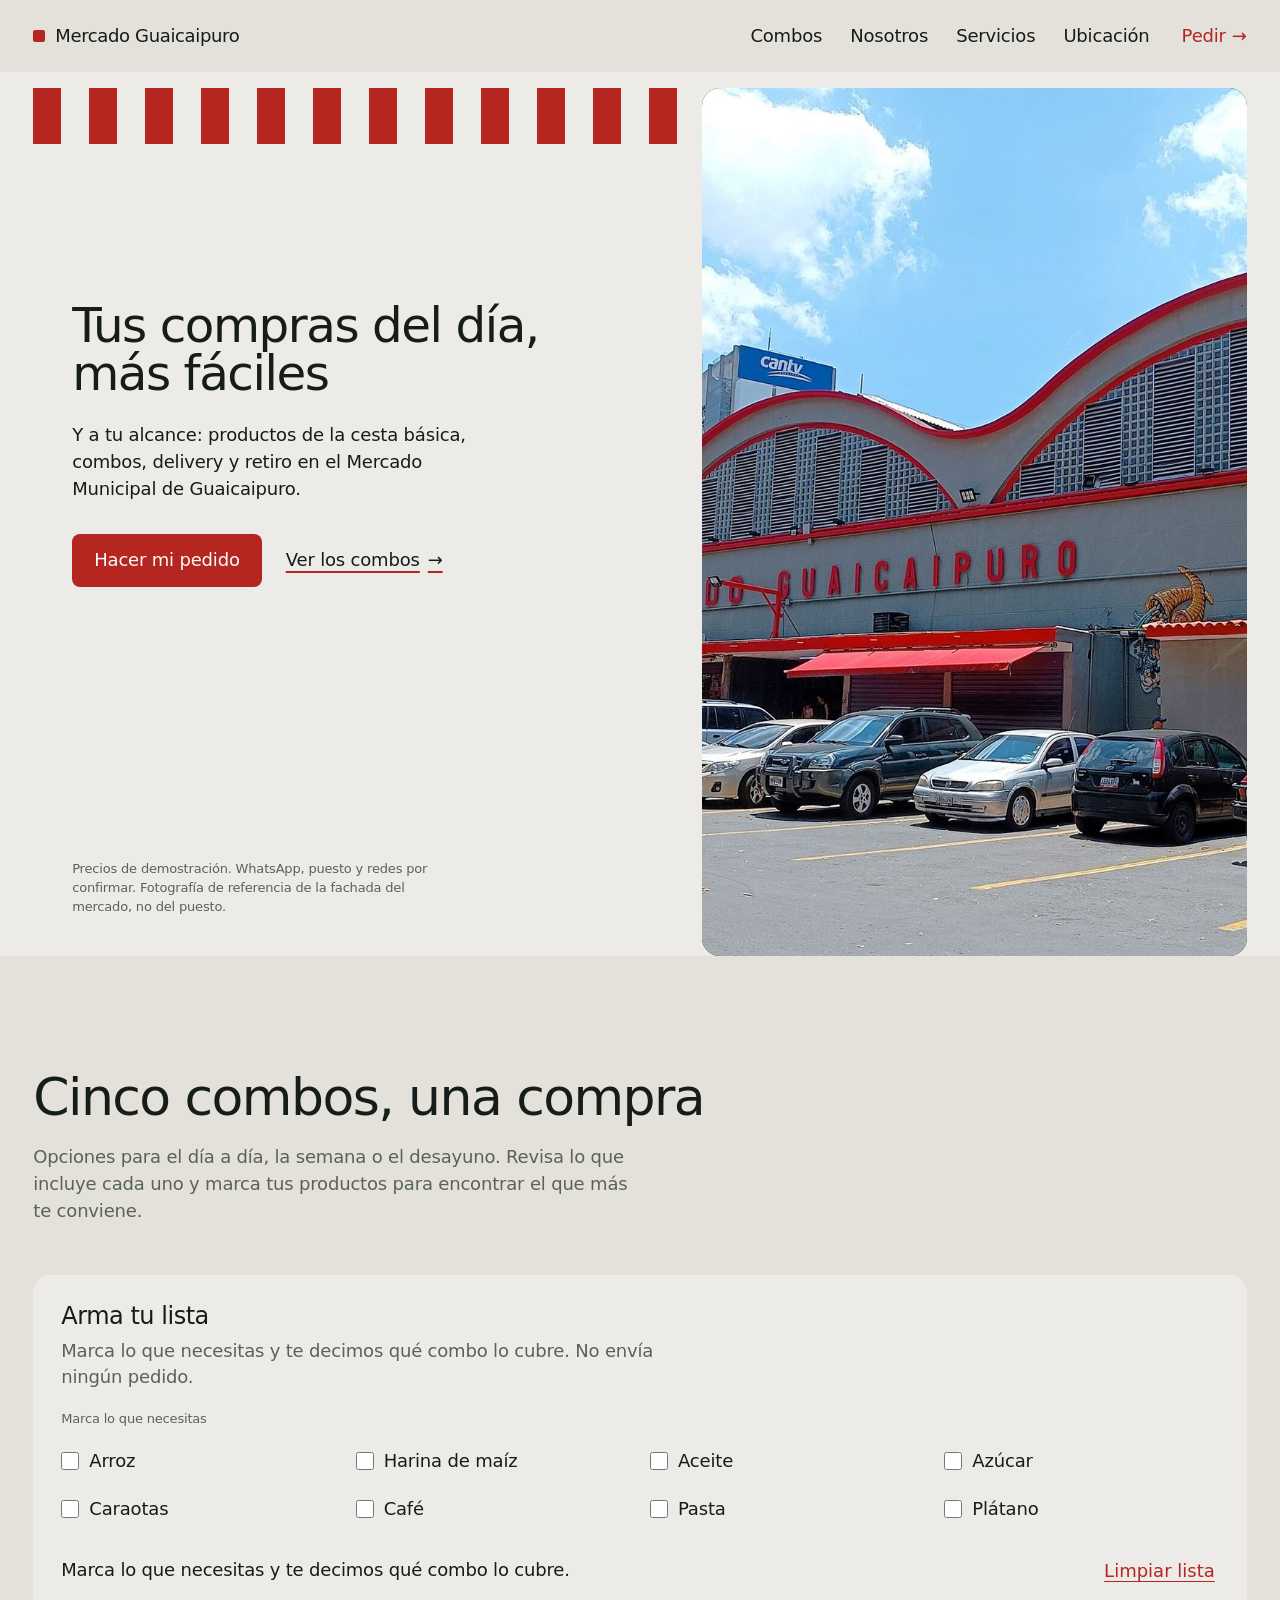
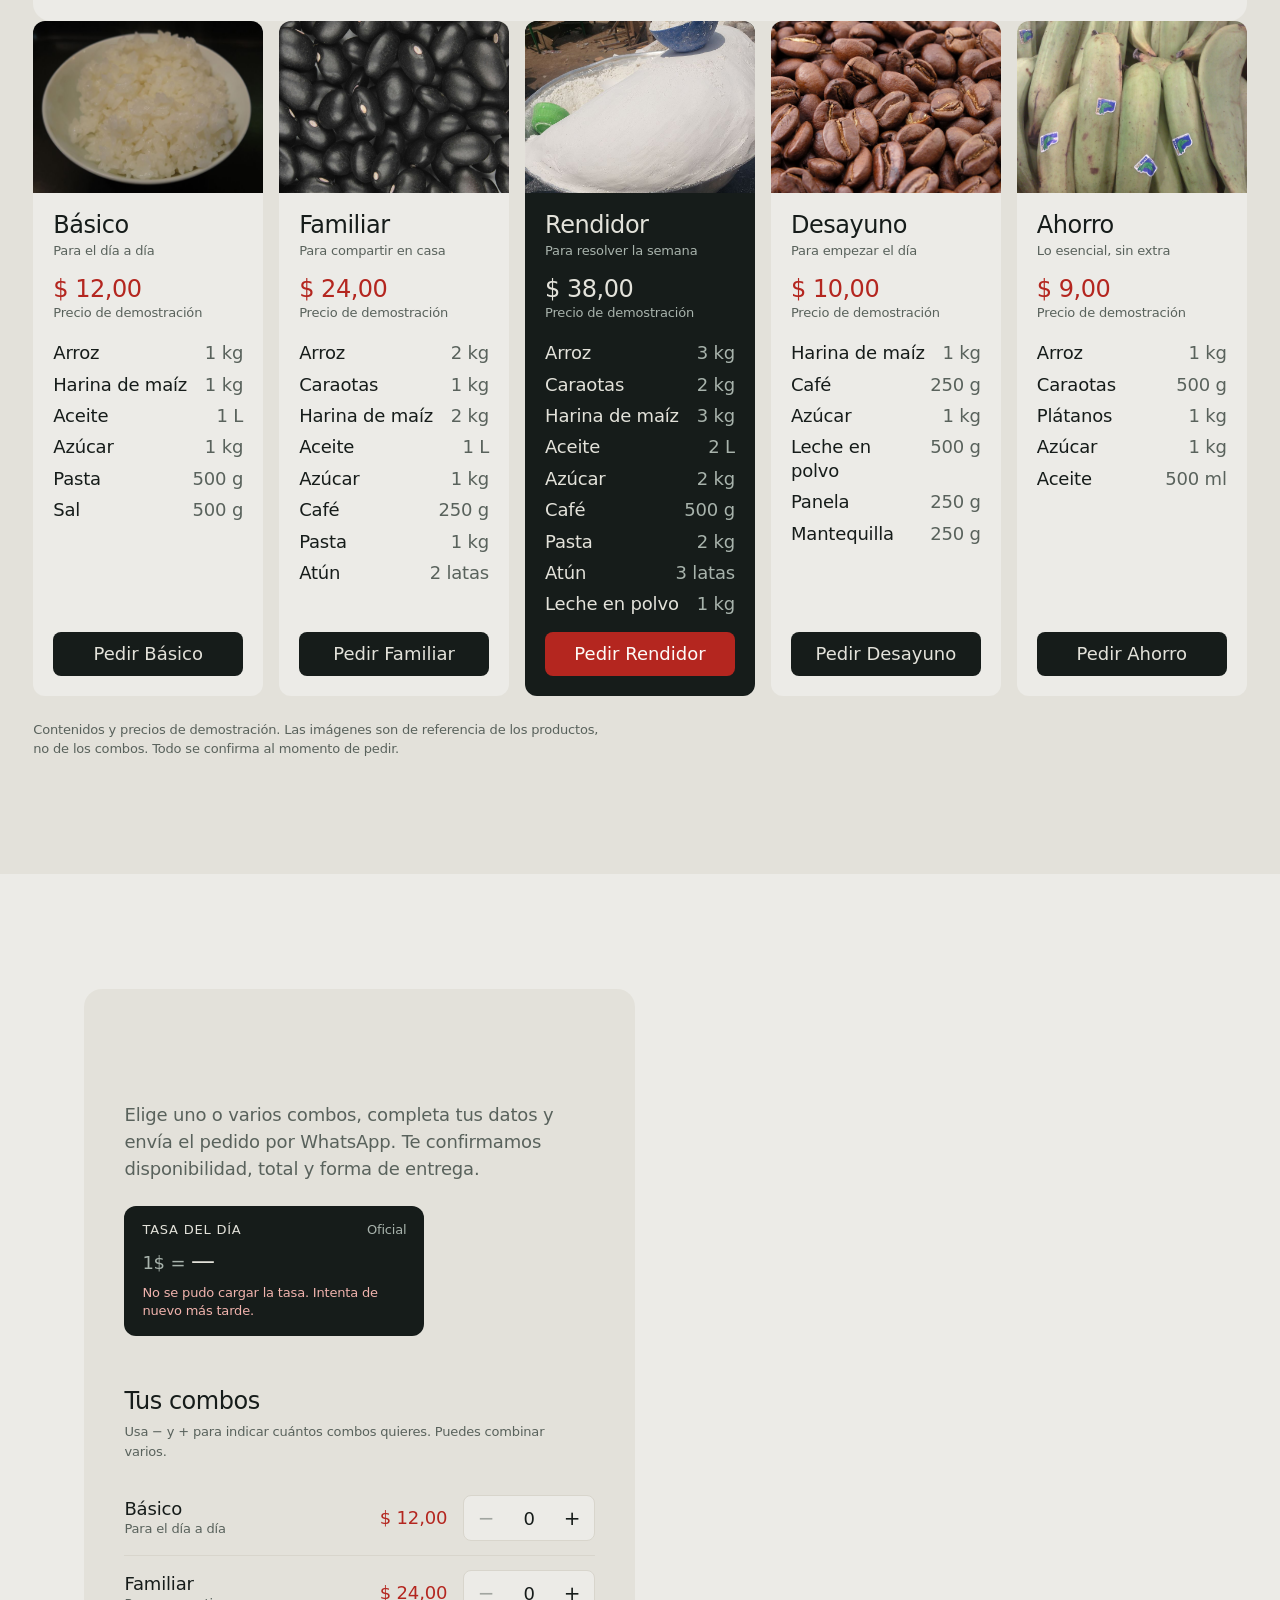
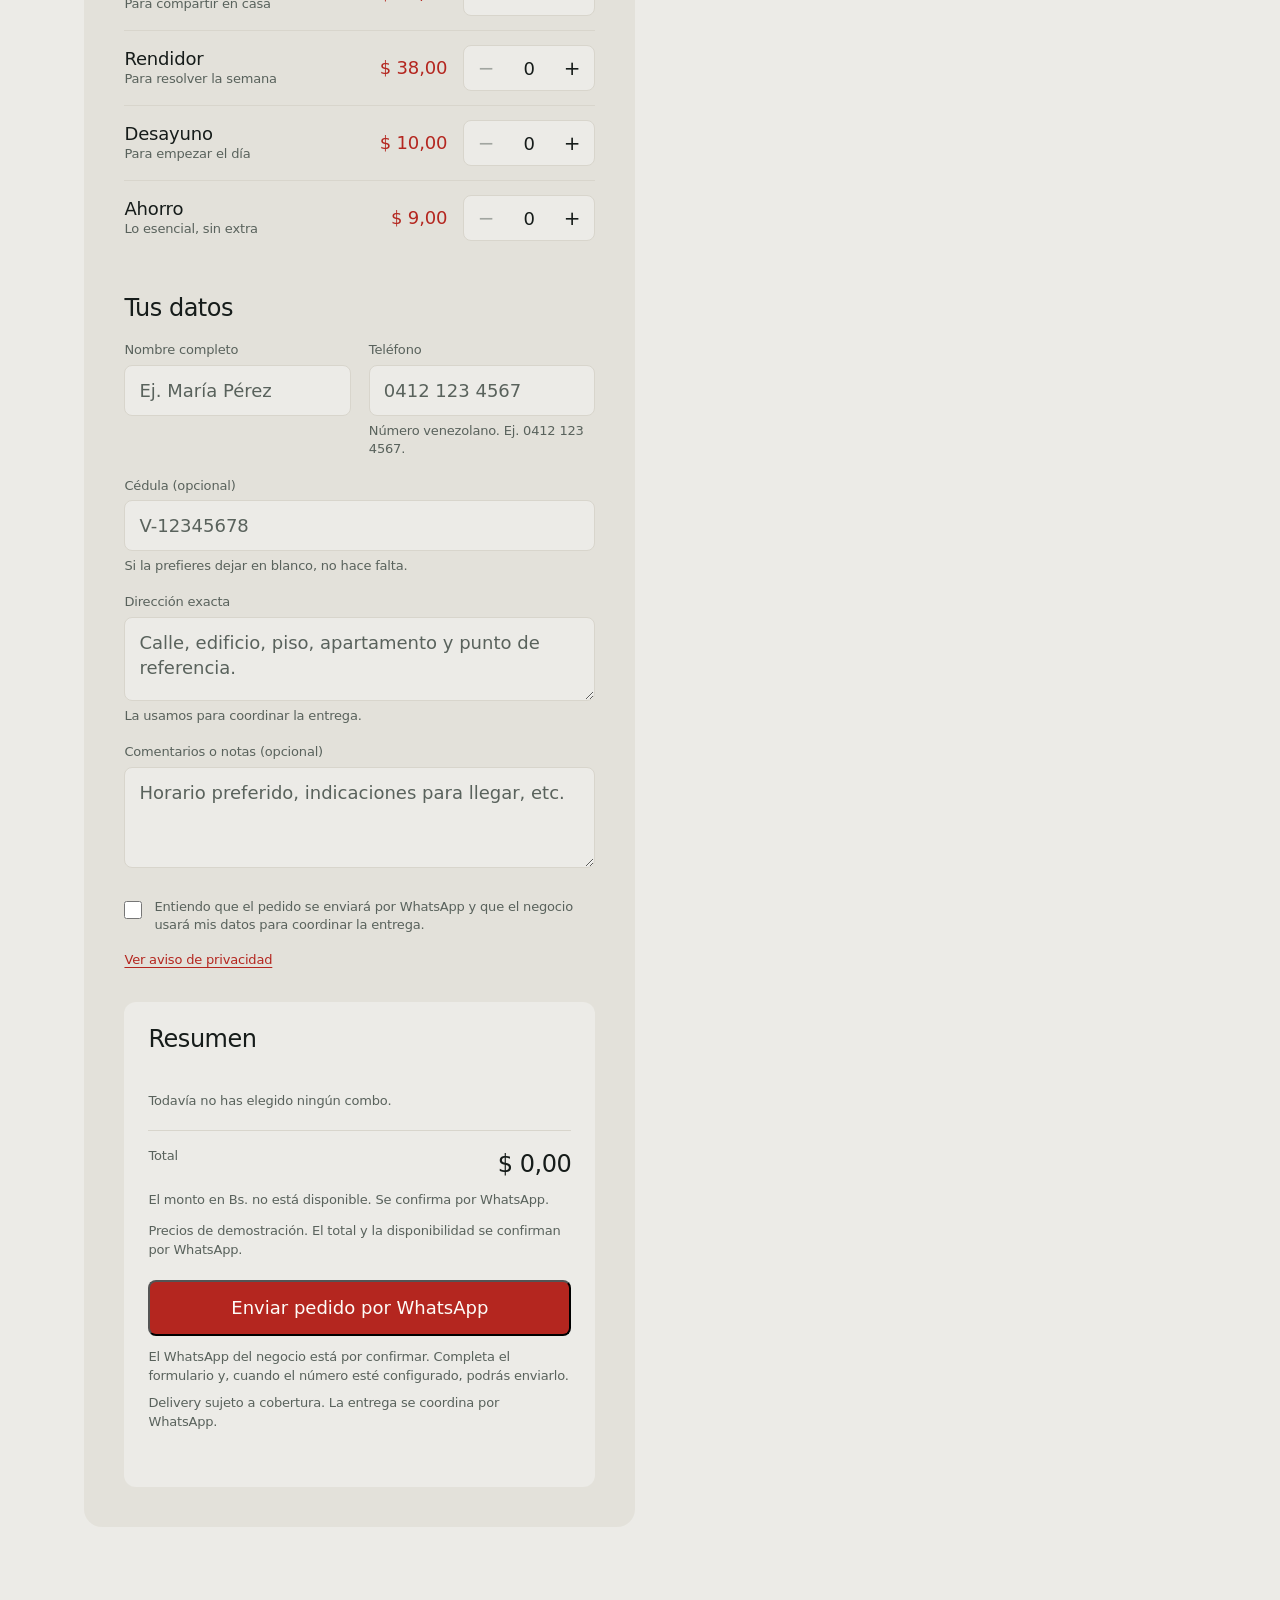
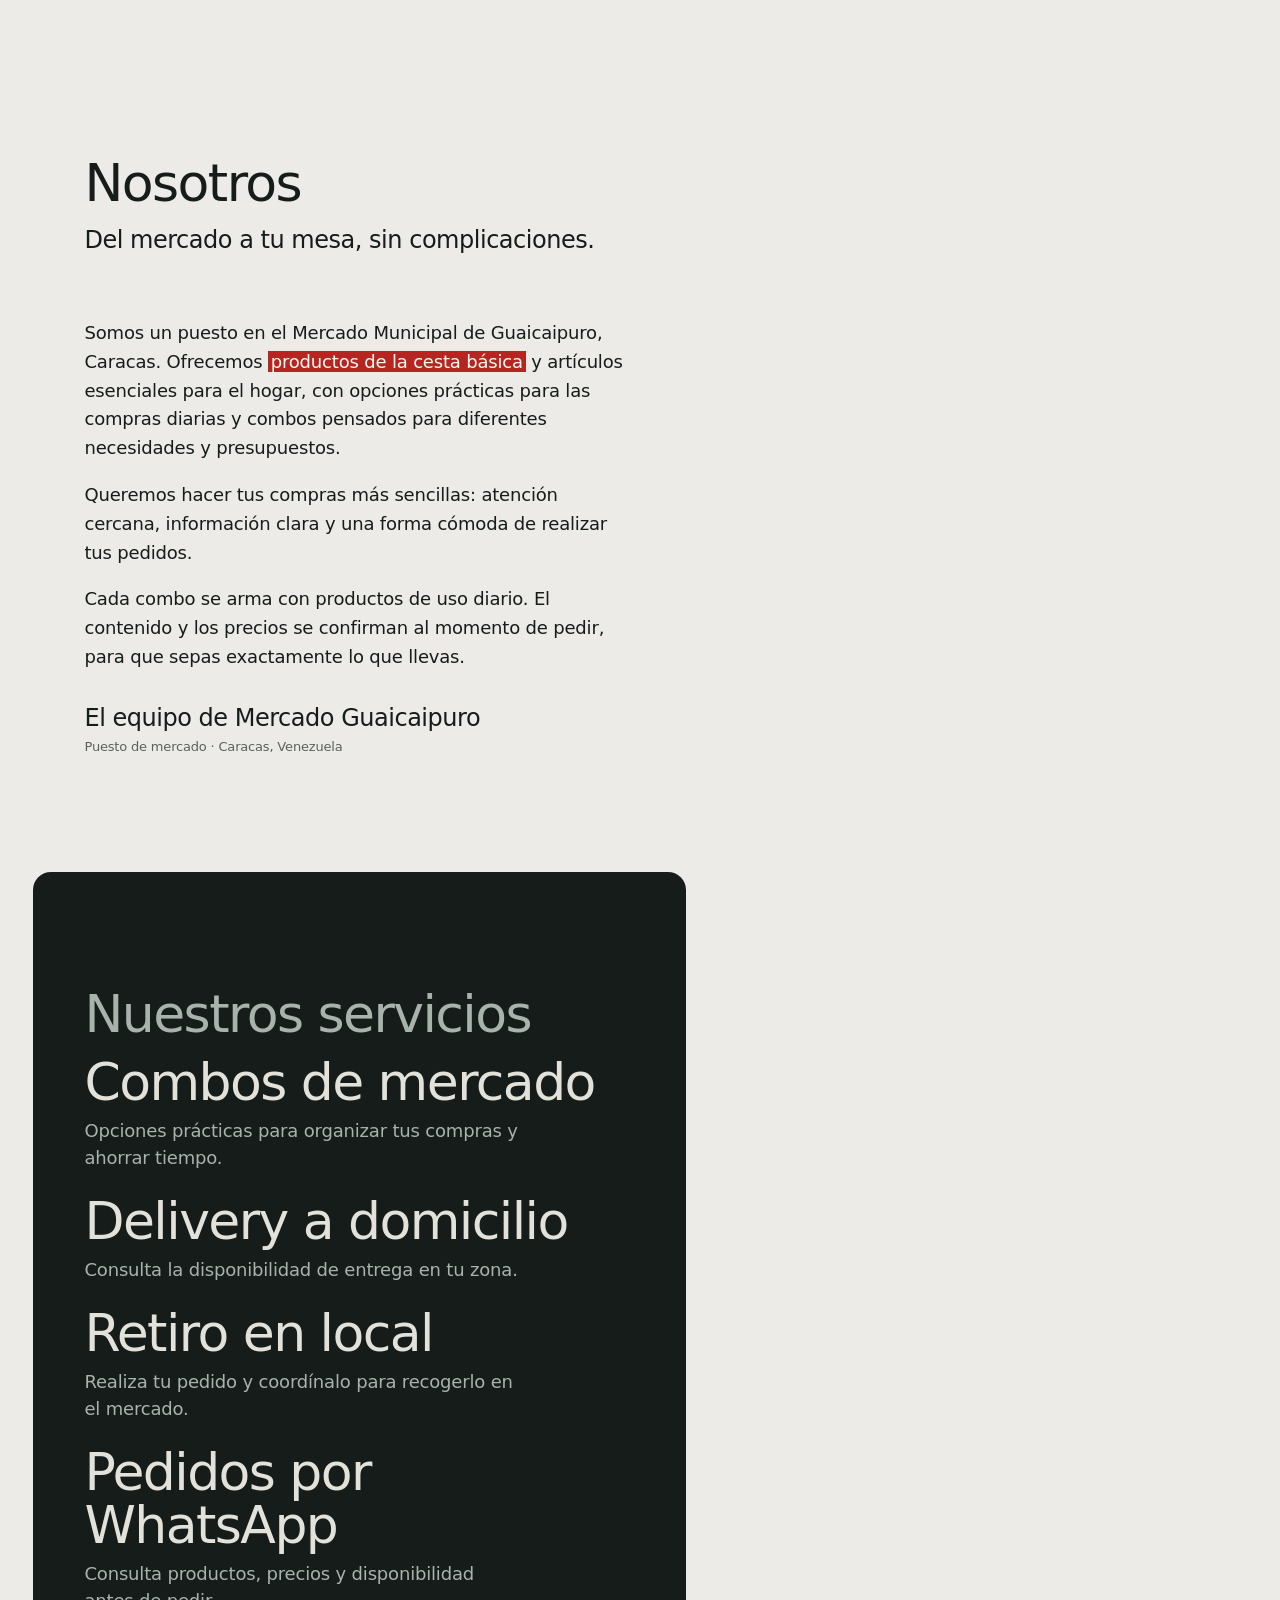
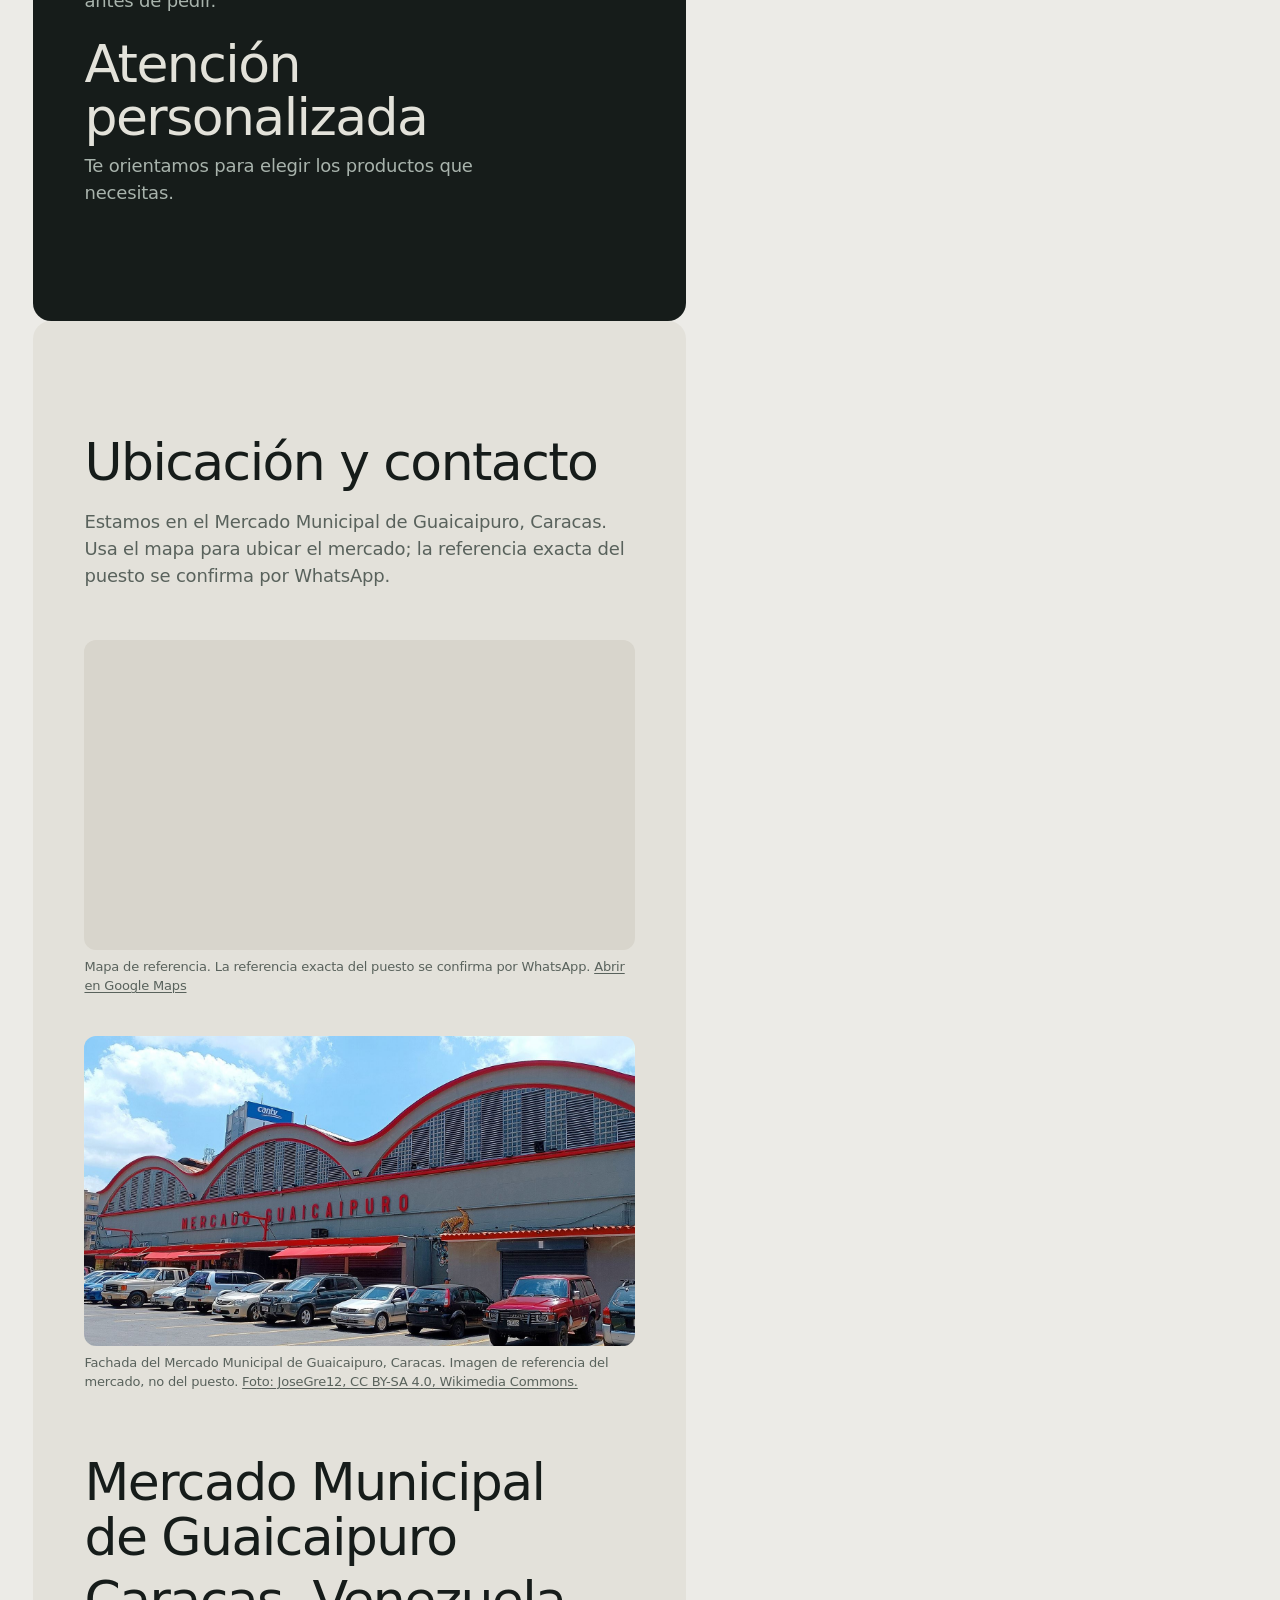
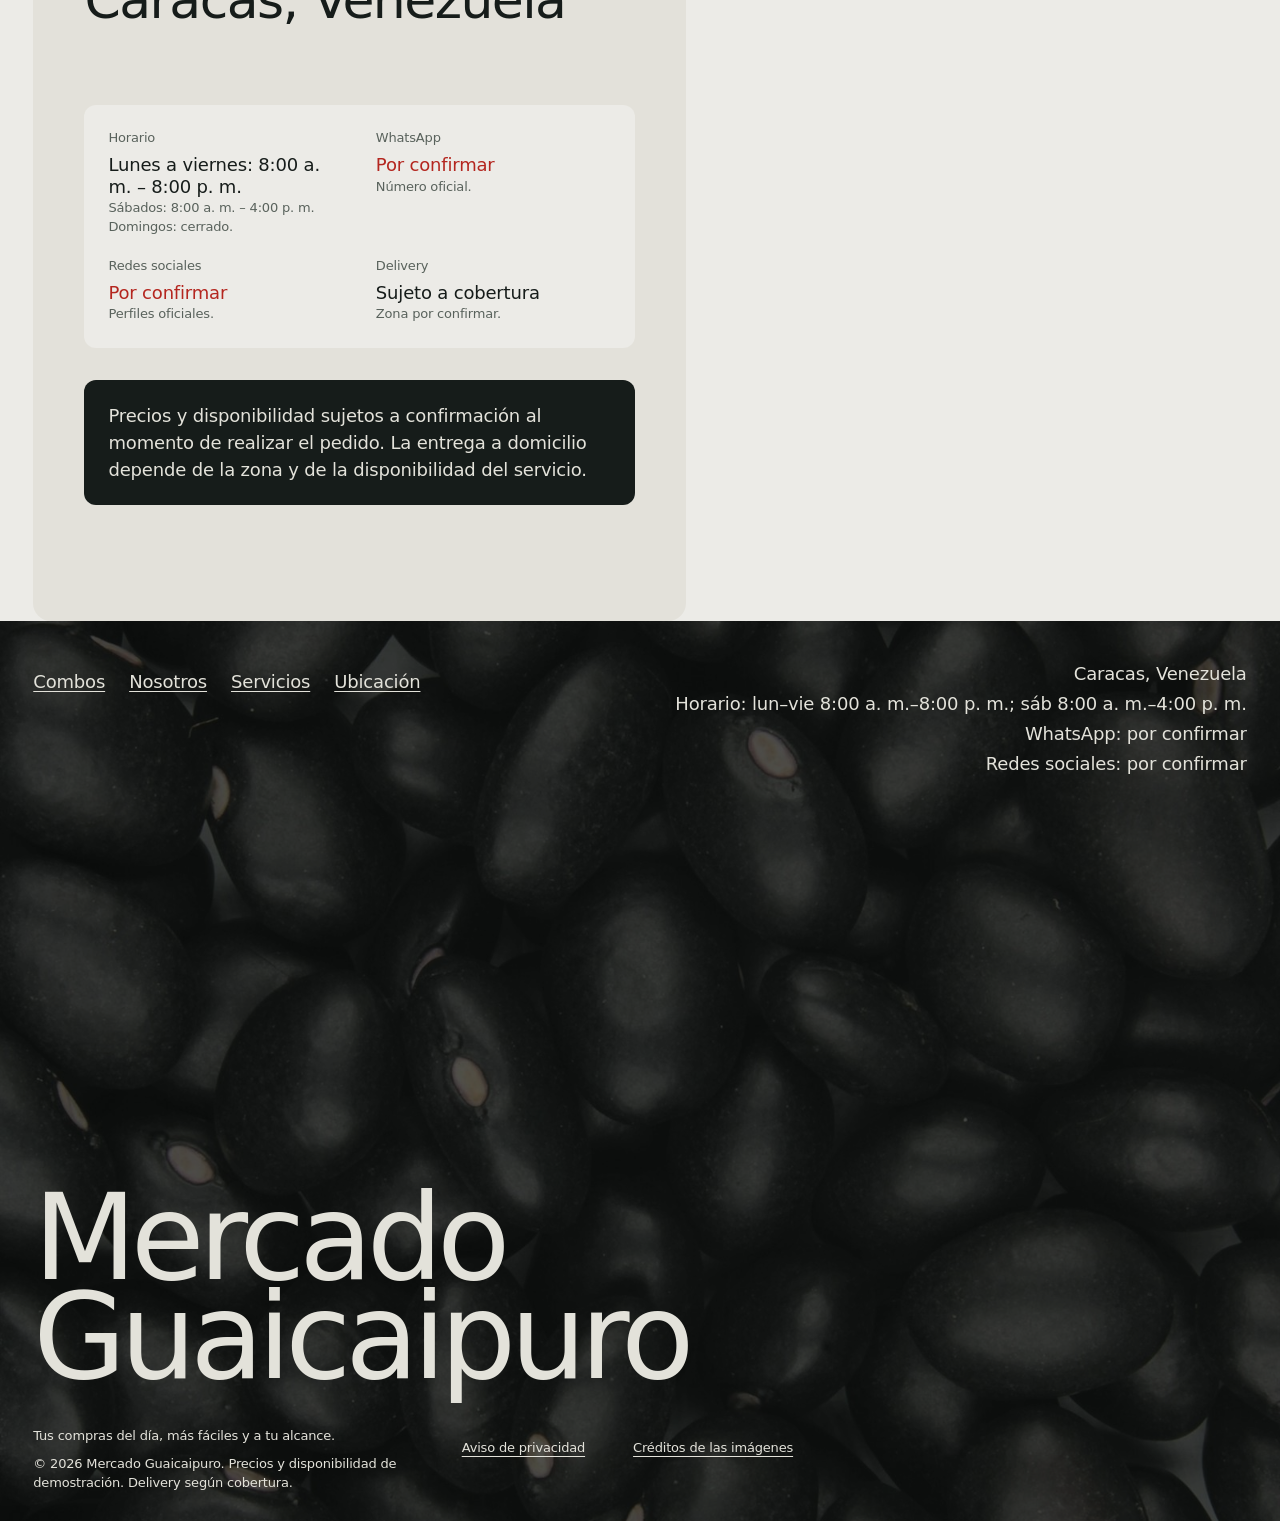
==== Mercado Guacaipuro/index.html @ 8f1d9d61 "Add files via upload" ====
<!doctype html>
<html lang="es">
  <head>
    <meta charset="utf-8" />
    <meta name="viewport" content="width=device-width, initial-scale=1" />
    <title>Mercado Guaicaipuro | Combos, delivery y retiro en Caracas</title>
    <meta
      name="description"
      content="Combos de la cesta básica, pedido por WhatsApp, delivery sujeto a cobertura y retiro en el Mercado Municipal de Guaicaipuro, Caracas. Precios de demostración."
    />
    <meta name="theme-color" content="#ecebe7" />
    <meta name="color-scheme" content="light" />

    <meta property="og:type" content="website" />
    <meta property="og:locale" content="es_VE" />
    <meta
      property="og:title"
      content="Mercado Guaicaipuro | Combos, delivery y retiro en Caracas"
    />
    <meta
      property="og:description"
      content="Tus compras del día, más fáciles y a tu alcance. Elige tus combos y envía el pedido por WhatsApp desde el Mercado Municipal de Guaicaipuro, Caracas."
    />

    <link rel="preconnect" href="https://api.fontshare.com" />
    <link rel="preconnect" href="https://cdn.fontshare.com" crossorigin />
    <link
      href="https://api.fontshare.com/v2/css?f[]=switzer@400,500&display=swap"
      rel="stylesheet"
    />
    <link rel="stylesheet" href="css/estilos.css" />

    <link
      rel="icon"
      href="data:image/svg+xml,%3Csvg xmlns='http://www.w3.org/2000/svg' viewBox='0 0 64 64'%3E%3Crect width='64' height='64' fill='%23b4261f'/%3E%3Ctext x='32' y='45' font-family='sans-serif' font-size='36' font-weight='700' text-anchor='middle' fill='%23f8f5ef'%3EM%3C/text%3E%3C/svg%3E"
    />

    <script type="application/ld+json">
      {
        "@context": "https://schema.org",
        "@type": "GroceryStore",
        "name": "Mercado Guaicaipuro",
        "slogan": "Tus compras del día, más fáciles y a tu alcance.",
        "description": "Puesto de mercado con combos de la cesta básica, delivery sujeto a cobertura y retiro en el Mercado Municipal de Guaicaipuro, Caracas.",
        "address": {
          "@type": "PostalAddress",
          "addressLocality": "Caracas",
          "addressCountry": "VE"
        },
        "hasMap": "https://maps.app.goo.gl/kpiPEbp9Uqp1W31V7",
        "openingHoursSpecification": [
          {
            "@type": "OpeningHoursSpecification",
            "dayOfWeek": [
              "Monday",
              "Tuesday",
              "Wednesday",
              "Thursday",
              "Friday"
            ],
            "opens": "08:00",
            "closes": "20:00"
          },
          {
            "@type": "OpeningHoursSpecification",
            "dayOfWeek": "Saturday",
            "opens": "08:00",
            "closes": "16:00"
          }
        ],
        "areaServed": "Caracas, Venezuela"
      }
    </script>
  </head>

  <body>
    <a class="skip-link" href="#main">Saltar al contenido</a>

    <header class="site-header">
      <div class="site-header__inner" id="site-nav"></div>
    </header>

    <main id="main">
      <div class="stage">
        <div class="stage__content">
          <section class="hero" id="inicio"></section>
          <section class="combos" id="combos"></section>
          <section class="order" id="pedido"></section>
          <section class="about" id="nosotros"></section>
          <section class="services" id="servicios"></section>
          <section class="contact" id="contacto"></section>
        </div>

        <aside class="stage__media" id="stage-media" aria-hidden="true"></aside>
      </div>

      <noscript>
        <div class="noscript">
          <h1>Mercado Guaicaipuro</h1>
          <p>Tus compras del día, más fáciles y a tu alcance.</p>
          <p>
            Estamos en el Mercado Municipal de Guaicaipuro, Caracas,
            Venezuela. Ofrecemos productos de la cesta básica, combos,
            delivery sujeto a cobertura y retiro en el mercado.
          </p>
          <p>
            Combos de demostración: Básico, Familiar, Rendidor, Desayuno y
            Ahorro. Los contenidos y precios se confirman al momento de pedir.
          </p>
          <p>
            Horario: lunes a viernes de 8:00 a. m. a 8:00 p. m. y sábados de
            8:00 a. m. a 4:00 p. m. WhatsApp, dirección exacta del puesto y
            redes sociales: por confirmar.
          </p>
          <p>
            El formulario de pedido, el catálogo y el comparador de combos
            requieren JavaScript. El pedido se envía por WhatsApp; el número
            oficial está por confirmar.
          </p>
          <p>
            Para ver la página completa, activa JavaScript en tu navegador.
          </p>
        </div>
      </noscript>
    </main>

    <footer class="site-footer" id="pie"></footer>

    <script src="js/config.js" defer></script>
    <script src="js/app.js" defer></script>
  </body>
</html>
---- Mercado Guacaipuro/css/estilos.css ----
/* ==========================================================================
   Mercado Guaicaipuro
   1. Tokens
   2. Base
   3. Cabecera
   4. Escenario (foto fija + columna)
   5. Portada
   6. Combos
   7. Nosotros
   8. Servicios
   9. Ubicación y contacto
   10. Pedido
   11. Pie de página
   12. Movimiento y estados
   13. Adaptación
   ========================================================================== */

/* 1. Tokens --------------------------------------------------------------- */

:root {
  --bg: #ecebe7;
  --surface: #e3e1da;
  --surface-2: #d8d5cc;
  --ink: #161c1a;
  --muted: #59625c;
  --accent: #b4261f;
  --accent-dark: #8d1c16;
  --accent-ink: #fdfbf7;
  --field: #161c1a;
  --field-ink: #e3e2da;
  --field-muted: #a8b3ac;

  --gutter: clamp(16px, 2.6vw, 40px);
  --content-pad: clamp(24px, 4vw, 56px);
  --space: clamp(80px, 9vw, 152px);

  --text-s: 0.8125rem;
  --text-m: 1.125rem;
  --text-l: 1.5rem;
  --text-head: clamp(2rem, 1.2rem + 2.6vw, 3.25rem);

  --radius-xs: 4px;
  --radius-s: 8px;
  --radius-m: 12px;
  --radius-l: 18px;

  --ease: cubic-bezier(0.2, 0.7, 0.2, 1);
}

/* 2. Base ----------------------------------------------------------------- */

*,
*::before,
*::after {
  box-sizing: border-box;
}

html {
  scroll-behavior: smooth;
  -webkit-text-size-adjust: 100%;
}

body {
  margin: 0;
  overflow-x: clip;
  background: var(--bg);
  color: var(--ink);
  font-family: "Switzer", ui-sans-serif, system-ui, sans-serif;
  font-size: var(--text-m);
  line-height: 1.45;
  letter-spacing: -0.01em;
  -webkit-font-smoothing: antialiased;
}

h1,
h2,
h3,
p,
ul,
dl,
dd,
figure {
  margin: 0;
}

ul {
  padding: 0;
  list-style: none;
}

img {
  display: block;
  max-width: 100%;
  height: auto;
}

a {
  color: inherit;
  text-decoration-thickness: 1px;
  text-underline-offset: 0.18em;
}

button,
input,
textarea {
  font: inherit;
}

button {
  cursor: pointer;
}

:focus-visible {
  outline: 3px solid var(--ink);
  outline-offset: 3px;
}

.services :focus-visible,
.site-footer :focus-visible {
  outline-color: var(--field-ink);
}

.sr-only {
  position: absolute;
  width: 1px;
  height: 1px;
  padding: 0;
  margin: -1px;
  overflow: hidden;
  clip-path: inset(50%);
  white-space: nowrap;
  border: 0;
}

::selection {
  background: var(--accent);
  color: var(--accent-ink);
}

.skip-link {
  position: absolute;
  top: -100px;
  left: var(--gutter);
  z-index: 20;
  padding: 12px 18px;
  background: var(--accent);
  color: var(--accent-ink);
  font-weight: 500;
  text-decoration: none;
  border-radius: var(--radius-s);
}

.skip-link:focus {
  top: 16px;
}

section {
  scroll-margin-top: 24px;
}

.pending {
  color: var(--accent);
  font-weight: 500;
}

/* 3. Cabecera ------------------------------------------------------------- */

.site-header {
  background: var(--surface);
}

.site-header__inner {
  display: flex;
  flex-wrap: wrap;
  align-items: center;
  gap: 4px 16px;
  padding: 10px var(--gutter);
}

.wordmark {
  display: inline-flex;
  align-items: center;
  gap: 10px;
  min-height: 44px;
  color: var(--ink);
  font-size: var(--text-m);
  font-weight: 500;
  letter-spacing: -0.02em;
  text-decoration: none;
}

.wordmark__mark {
  width: 12px;
  height: 12px;
  flex: none;
  background: var(--accent);
  border-radius: 2px;
}

.site-nav {
  order: 3;
  width: 100%;
}

.site-nav ul {
  display: flex;
  flex-wrap: wrap;
  gap: 0 20px;
}

.site-nav__link {
  display: inline-flex;
  align-items: center;
  min-height: 44px;
  font-size: var(--text-m);
  text-decoration: none;
}

.site-nav__link:hover {
  text-decoration: underline;
  text-decoration-color: var(--accent);
  text-decoration-thickness: 2px;
}

.site-header__action {
  display: inline-flex;
  align-items: center;
  gap: 6px;
  min-height: 44px;
  margin-left: auto;
  color: var(--accent);
  font-size: var(--text-m);
  font-weight: 500;
  text-decoration: none;
}

.site-header__action:hover {
  text-decoration: underline;
  text-decoration-thickness: 2px;
}

/* 4. Escenario ------------------------------------------------------------ */

.stage {
  display: flex;
  flex-direction: column;
  background: var(--bg);
}

.stage__content {
  position: relative;
  z-index: 1;
  margin-top: -24px;
  min-width: 0;
}

.stage__media {
  position: relative;
  order: -1;
  height: 36vh;
  height: 36svh;
  margin: 0 var(--gutter);
  overflow: hidden;
  background: var(--field);
  border-radius: var(--radius-l);
}

.stage__photo {
  position: absolute;
  inset: 0;
  width: 100%;
  height: 100%;
  object-fit: cover;
  opacity: 0;
  transition: opacity 0.9s var(--ease);
}

.stage__photo.is-active {
  opacity: 1;
}

/* 5. Portada -------------------------------------------------------------- */

.hero {
  padding: 0 var(--gutter);
}

.hero__card {
  display: flex;
  flex-direction: column;
  min-height: 0;
  background: var(--bg);
  container-type: inline-size;
}

.hero__stripe {
  display: flex;
  height: 40px;
  overflow: hidden;
  background: var(--bg);
}

.hero__stripe span {
  flex: 0 0 28px;
}

.hero__stripe span:nth-child(odd) {
  background: var(--accent);
}

.hero__card-inner {
  display: flex;
  flex: 1;
  flex-direction: column;
  padding: clamp(20px, 6cqw, 56px);
}

.hero__title {
  margin-top: clamp(40px, 18cqw, 180px);
  font-size: clamp(2rem, 7.4vw, 3.25rem);
  font-weight: 500;
  letter-spacing: -0.03em;
  line-height: 1;
}

@supports (font-size: 1cqw) {
  .hero__title {
    font-size: clamp(2rem, 7.4cqw, 3.25rem);
  }
}

.hero__lead {
  max-width: 38ch;
  margin-top: 24px;
  font-size: var(--text-m);
  line-height: 1.5;
}

.hero__actions {
  display: flex;
  flex-wrap: wrap;
  align-items: center;
  gap: 12px 24px;
  margin-top: 32px;
}

.btn {
  display: inline-flex;
  align-items: center;
  justify-content: center;
  min-height: 48px;
  padding: 13px 22px;
  background: var(--accent);
  color: var(--accent-ink);
  font-size: var(--text-m);
  font-weight: 500;
  text-decoration: none;
  border-radius: var(--radius-s);
  transition:
    background-color 0.25s var(--ease),
    transform 0.25s var(--ease);
}

.btn:hover {
  background: var(--accent-dark);
}

.btn:active {
  transform: translateY(1px);
}

.link-arrow {
  display: inline-flex;
  align-items: center;
  gap: 8px;
  min-height: 44px;
  color: var(--ink);
  font-size: var(--text-m);
  font-weight: 500;
  text-decoration: underline;
  text-decoration-color: var(--accent);
  text-decoration-thickness: 2px;
  text-underline-offset: 5px;
}

.link-arrow:hover {
  color: var(--accent);
}

.hero__note {
  max-width: 46ch;
  margin-top: auto;
  padding-top: 40px;
  color: var(--muted);
  font-size: var(--text-s);
  line-height: 1.45;
}

/* 6. Combos --------------------------------------------------------------- */

.combos {
  padding: var(--space) var(--gutter);
  background: var(--surface);
}

.section-head {
  margin-bottom: clamp(32px, 4vw, 56px);
}

.section-head__title {
  font-size: var(--text-head);
  font-weight: 500;
  letter-spacing: -0.03em;
  line-height: 1;
}

.section-head__text {
  max-width: 52ch;
  margin-top: 20px;
  color: var(--muted);
  font-size: var(--text-m);
  line-height: 1.5;
}

.list-builder {
  padding: clamp(20px, 3vw, 28px);
  background: var(--bg);
  border-radius: var(--radius-l);
}

.list-builder__head h3 {
  font-size: var(--text-l);
  font-weight: 500;
  letter-spacing: -0.02em;
  line-height: 1.1;
}

.list-builder__head p {
  max-width: 55ch;
  margin-top: 8px;
  color: var(--muted);
  font-size: var(--text-m);
  line-height: 1.45;
}

.list-builder__checks {
  margin: 20px 0 0;
  padding: 0;
  border: 0;
}

.list-builder__checks legend {
  margin-bottom: 10px;
  padding: 0;
  color: var(--muted);
  font-size: var(--text-s);
}

.list-builder__grid {
  display: grid;
  grid-template-columns: repeat(2, minmax(0, 1fr));
  gap: 4px 20px;
}

.check {
  display: flex;
  align-items: center;
  gap: 10px;
  min-height: 44px;
  padding: 8px 0;
  font-size: var(--text-m);
  line-height: 1.25;
  cursor: pointer;
  transition: color 0.2s var(--ease);
}

.check:hover {
  color: var(--accent);
}

.check input {
  width: 18px;
  height: 18px;
  flex: none;
  margin: 0;
  accent-color: var(--accent);
}

.list-builder__foot {
  display: flex;
  flex-wrap: wrap;
  align-items: center;
  justify-content: space-between;
  gap: 10px 20px;
  margin-top: 18px;
}

.list-builder__status {
  max-width: 60ch;
  min-height: 1.5em;
  font-size: var(--text-m);
  font-weight: 500;
  line-height: 1.4;
}

.list-builder__clear {
  min-height: 44px;
  padding: 0 4px;
  border: 0;
  background: none;
  color: var(--accent);
  font-size: var(--text-m);
  text-decoration: underline;
  text-underline-offset: 4px;
}

.list-builder__clear:hover {
  color: var(--accent-dark);
}

.combos__track {
  display: grid;
  grid-template-columns: 1fr;
  gap: 16px;
  align-items: stretch;
}

.combo {
  position: relative;
  display: flex;
  flex-direction: column;
  overflow: hidden;
  background: var(--bg);
  border-radius: var(--radius-m);
}

.combo__flag {
  position: absolute;
  top: 0;
  left: 0;
  z-index: 1;
  width: 100%;
  height: 8px;
  background: var(--accent);
  opacity: 0;
  transition: opacity 0.25s var(--ease);
}

.combo[data-suggested] .combo__flag {
  opacity: 1;
}

.combo__media {
  aspect-ratio: 4 / 3;
  overflow: hidden;
  background: var(--surface-2);
}

.combo__media img {
  width: 100%;
  height: 100%;
  object-fit: cover;
  transition: transform 0.6s var(--ease);
}

@media (hover: hover) {
  .combo:hover .combo__media img {
    transform: scale(1.03);
  }
}

.combo__body {
  display: flex;
  flex: 1;
  flex-direction: column;
  padding: 20px;
}

.combo__name {
  font-size: var(--text-l);
  font-weight: 500;
  letter-spacing: -0.02em;
  line-height: 1.05;
}

.combo[data-suggested] .combo__name {
  color: var(--accent);
}

.combo__tagline {
  margin-top: 4px;
  color: var(--muted);
  font-size: var(--text-s);
  line-height: 1.35;
}

.combo__price {
  display: flex;
  flex-direction: column;
  gap: 2px;
  margin-top: 16px;
}

.combo__amount {
  color: var(--accent);
  font-size: var(--text-l);
  font-weight: 500;
  font-variant-numeric: tabular-nums;
  letter-spacing: -0.02em;
  line-height: 1.1;
}

.combo__demo {
  color: var(--muted);
  font-size: var(--text-s);
}

.combo__list {
  display: grid;
  gap: 8px;
  margin-top: 18px;
  font-size: var(--text-m);
  line-height: 1.3;
}

.combo__list li {
  display: flex;
  justify-content: space-between;
  gap: 12px;
}

.combo__qty {
  flex: none;
  color: var(--muted);
  font-variant-numeric: tabular-nums;
  white-space: nowrap;
}

.combo__foot {
  display: flex;
  flex-direction: column;
  gap: 12px;
  margin-top: auto;
  padding-top: 16px;
}

.combo__match {
  color: var(--accent);
  font-size: var(--text-m);
  font-weight: 500;
  line-height: 1.35;
}

.combo__order {
  display: inline-flex;
  align-items: center;
  justify-content: center;
  width: 100%;
  min-height: 44px;
  padding: 10px 14px;
  border: 0;
  border-radius: var(--radius-s);
  background: var(--field);
  color: var(--field-ink);
  font-size: var(--text-m);
  font-weight: 500;
  line-height: 1.2;
  text-align: center;
  transition: background-color 0.25s var(--ease);
}

.combo__order:hover {
  background: #232b28;
}

.combo--featured .combo__order {
  background: var(--accent);
  color: var(--accent-ink);
}

.combo--featured .combo__order:hover {
  background: var(--accent-dark);
}

.combo--featured {
  background: var(--field);
  color: var(--field-ink);
}

.combo--featured .combo__tagline,
.combo--featured .combo__qty,
.combo--featured .combo__demo {
  color: var(--field-muted);
}

.combo--featured .combo__name,
.combo--featured .combo__amount,
.combo--featured .combo__match {
  color: var(--field-ink);
}

.combo--featured[data-suggested] .combo__name {
  color: var(--field-ink);
}

.combo--featured .combo__media {
  background: #232b28;
}

.combos__note {
  max-width: 70ch;
  margin-top: 24px;
  color: var(--muted);
  font-size: var(--text-s);
  line-height: 1.5;
}

/* 7. Nosotros ------------------------------------------------------------- */

.about {
  padding: var(--space) var(--gutter);
}

.about__inner {
  max-width: 58ch;
}

.about__title {
  font-size: var(--text-head);
  font-weight: 500;
  letter-spacing: -0.03em;
  line-height: 1;
}

.about__lead {
  margin-top: 18px;
  font-size: var(--text-l);
  font-weight: 400;
  letter-spacing: -0.02em;
  line-height: 1.15;
}

.about__letter {
  margin-top: clamp(32px, 5vw, 64px);
  font-size: var(--text-m);
  line-height: 1.6;
}

.about__paragraph + .about__paragraph {
  margin-top: 1em;
}

.about__letter mark {
  padding: 0 0.15em;
  background: var(--accent);
  color: var(--accent-ink);
}

.about__signature {
  margin-top: 32px;
  font-size: var(--text-l);
  font-weight: 500;
  letter-spacing: -0.02em;
  line-height: 1.2;
}

.about__role {
  margin-top: 4px;
  color: var(--muted);
  font-size: var(--text-s);
}

/* 8. Servicios ------------------------------------------------------------ */

.services {
  position: relative;
  z-index: 2;
  padding: var(--space) var(--gutter);
  background: var(--field);
  color: var(--field-ink);
  border-radius: var(--radius-l);
}

.services__heading {
  margin-bottom: 16px;
  color: var(--field-muted);
  font-size: var(--text-head);
  font-weight: 500;
  letter-spacing: -0.03em;
  line-height: 1;
}

.services__list {
  display: grid;
  gap: 24px;
}

.service {
  display: grid;
  grid-template-columns: 1fr;
  gap: 8px;
  align-items: baseline;
}

.service__name {
  font-size: var(--text-head);
  font-weight: 500;
  letter-spacing: -0.03em;
  line-height: 1.02;
}

.service__text {
  max-width: 38ch;
  color: var(--field-muted);
  font-size: var(--text-m);
  line-height: 1.5;
}

/* 9. Ubicación y contacto ------------------------------------------------- */

.contact {
  padding: var(--space) var(--gutter);
  background: var(--surface);
  border-radius: var(--radius-l);
}

.contact__map {
  margin-top: 40px;
}

.contact__map iframe {
  display: block;
  width: 100%;
  aspect-ratio: 16 / 9;
  border: 0;
  border-radius: var(--radius-m);
  background: var(--surface-2);
}

.contact__figure {
  margin-top: 40px;
}

.contact__figure img {
  width: 100%;
  aspect-ratio: 16 / 9;
  object-fit: cover;
  object-position: center 55%;
  border-radius: var(--radius-m);
}

.contact__caption {
  margin-top: 8px;
  color: var(--muted);
  font-size: var(--text-s);
  line-height: 1.45;
}

.contact__rows {
  margin-top: clamp(32px, 5vw, 64px);
}

.contact__venue,
.contact__city {
  max-width: 16ch;
  font-size: var(--text-head);
  font-weight: 500;
  letter-spacing: -0.03em;
  line-height: 1.05;
}

.contact__city {
  margin-top: 8px;
}

.contact__stall {
  margin-top: 20px;
  font-size: var(--text-m);
}

.contact__details {
  display: grid;
  grid-template-columns: 1fr;
  gap: 20px 32px;
  margin-top: 32px;
  padding: 24px;
  background: var(--bg);
  border-radius: var(--radius-m);
}

.contact__detail dt {
  color: var(--muted);
  font-size: var(--text-s);
}

.contact__detail dd {
  display: flex;
  flex-direction: column;
  gap: 2px;
  margin: 6px 0 0;
}

.contact__value {
  font-size: var(--text-m);
  font-weight: 500;
  line-height: 1.2;
}

.contact__note {
  color: var(--muted);
  font-size: var(--text-s);
}

.contact__disclaimer {
  margin-top: 32px;
  padding: 22px 24px;
  background: var(--field);
  color: var(--field-ink);
  font-size: var(--text-m);
  line-height: 1.5;
  border-radius: var(--radius-m);
}

/* 10. Pedido -------------------------------------------------------------- */

.order {
  padding: var(--space) var(--gutter);
}

.order__inner {
  padding: clamp(20px, 4vw, 40px);
  background: var(--surface);
  border-radius: var(--radius-l);
}

.rate-card {
  display: flex;
  width: 100%;
  max-width: 300px;
  flex-direction: column;
  gap: 10px;
  margin-top: 24px;
  padding: 16px 18px;
  background: var(--field);
  color: var(--field-ink);
  border-radius: var(--radius-m);
}

.rate-card__top {
  display: flex;
  align-items: center;
  justify-content: space-between;
  gap: 12px;
}

.rate-card__label {
  font-size: var(--text-s);
  font-weight: 500;
  letter-spacing: 0.06em;
  line-height: 1.2;
  text-transform: uppercase;
}

.rate-card__source {
  color: var(--field-muted);
  font-size: var(--text-s);
  line-height: 1.2;
  white-space: nowrap;
}

.rate-card__value {
  display: flex;
  flex-wrap: wrap;
  align-items: baseline;
  gap: 4px 6px;
  font-size: var(--text-l);
  letter-spacing: -0.02em;
  line-height: 1.1;
}

.rate-card__base,
.rate-card__equals {
  color: var(--field-muted);
  font-size: var(--text-m);
  font-weight: 500;
}

.rate-card__value strong {
  color: var(--field-ink);
  font-weight: 500;
  font-variant-numeric: tabular-nums;
}

.rate-card__meta {
  color: var(--field-muted);
  font-size: var(--text-s);
  line-height: 1.4;
}

.rate-card__meta.is-error {
  color: #f0b3ad;
}

.order__form {
  margin-top: clamp(28px, 4vw, 48px);
}

.order__layout {
  display: grid;
  gap: 32px;
}

.order__main {
  min-width: 0;
}

.order__block + .order__block {
  margin-top: 40px;
}

.order__block h3,
.order__summary h3 {
  font-size: var(--text-l);
  font-weight: 500;
  letter-spacing: -0.02em;
  line-height: 1.1;
}

.order__hint {
  max-width: 55ch;
  margin-top: 8px;
  color: var(--muted);
  font-size: var(--text-s);
  line-height: 1.5;
}

.order__combos {
  margin: 20px 0 0;
  padding: 0;
  border: 0;
}

.order__combo {
  display: grid;
  grid-template-columns: minmax(0, 1fr) auto;
  grid-template-areas:
    "info price"
    "stepper stepper";
  gap: 10px 16px;
  align-items: center;
  padding: 14px 0;
  border-top: 1px solid var(--surface-2);
}

.order__combo:first-of-type {
  border-top: 0;
}

.order__combo-info {
  grid-area: info;
  display: flex;
  flex-direction: column;
  gap: 2px;
}

.order__combo-name {
  font-size: var(--text-m);
  font-weight: 500;
  line-height: 1.2;
}

.order__combo-tagline {
  color: var(--muted);
  font-size: var(--text-s);
  line-height: 1.3;
}

.order__combo-price {
  grid-area: price;
  color: var(--accent);
  font-size: var(--text-m);
  font-weight: 500;
  font-variant-numeric: tabular-nums;
  white-space: nowrap;
}

.stepper {
  grid-area: stepper;
  display: inline-flex;
  align-items: center;
  justify-self: start;
  border: 1px solid var(--surface-2);
  border-radius: var(--radius-s);
  background: var(--bg);
}

.stepper__btn {
  width: 44px;
  height: 44px;
  border: 0;
  background: transparent;
  color: var(--ink);
  font-size: 1.25rem;
  line-height: 1;
}

.stepper__btn:first-child {
  border-radius: var(--radius-s) 0 0 var(--radius-s);
}

.stepper__btn:last-child {
  border-radius: 0 var(--radius-s) var(--radius-s) 0;
}

.stepper__btn:hover:not(:disabled) {
  background: var(--surface-2);
}

.stepper__btn:disabled {
  color: var(--muted);
  cursor: not-allowed;
  opacity: 0.5;
}

.stepper__input {
  width: 42px;
  height: 44px;
  padding: 0;
  border: 0;
  background: transparent;
  color: var(--ink);
  font-size: var(--text-m);
  font-variant-numeric: tabular-nums;
  text-align: center;
  -moz-appearance: textfield;
  appearance: textfield;
}

.stepper__input::-webkit-outer-spin-button,
.stepper__input::-webkit-inner-spin-button {
  -webkit-appearance: none;
  margin: 0;
}

.order__fields {
  display: grid;
  grid-template-columns: 1fr;
  gap: 18px;
  margin-top: 20px;
}

.field {
  display: flex;
  flex-direction: column;
  gap: 6px;
  min-width: 0;
}

.field label {
  color: var(--muted);
  font-size: var(--text-s);
  font-weight: 500;
  line-height: 1.35;
}

.field__hint {
  color: var(--muted);
  font-size: var(--text-s);
  line-height: 1.4;
}

.field > input,
.field > textarea {
  width: 100%;
  min-width: 0;
  min-height: 48px;
  padding: 12px 14px;
  border: 1px solid var(--surface-2);
  border-radius: var(--radius-s);
  background: var(--bg);
  color: var(--ink);
  font-size: var(--text-m);
  line-height: 1.4;
  transition: border-color 0.2s var(--ease);
}

.field > textarea {
  min-height: 84px;
  resize: vertical;
}

.field > input::placeholder,
.field > textarea::placeholder {
  color: var(--muted);
  opacity: 1;
}

.field > input:focus,
.field > textarea:focus {
  border-color: var(--ink);
}

.field__error {
  color: var(--accent);
  font-size: var(--text-s);
  font-weight: 500;
  line-height: 1.4;
}

.field--full {
  grid-column: 1 / -1;
}

.field--consent {
  gap: 10px;
  margin-top: 4px;
  min-width: 0;
}

.check--consent {
  align-items: flex-start;
  gap: 12px;
  min-width: 0;
  font-size: var(--text-m);
  line-height: 1.45;
}

.check--consent span {
  flex: 1 1 auto;
  min-width: 0;
  overflow-wrap: anywhere;
  white-space: normal;
}

.check--consent input {
  margin-top: 3px;
}

.order__privacy {
  font-size: var(--text-s);
  line-height: 1.4;
}

.order__privacy a {
  color: var(--accent);
  text-underline-offset: 3px;
}

.order__summary {
  padding: 24px;
  background: var(--bg);
  border-radius: var(--radius-m);
}

.order__count {
  min-height: 1.4em;
  margin-top: 6px;
  color: var(--muted);
  font-size: var(--text-s);
}

.order__selected {
  display: grid;
  gap: 8px;
  margin-top: 16px;
  font-size: var(--text-m);
  line-height: 1.35;
}

.order__selected li {
  display: flex;
  align-items: flex-start;
  justify-content: space-between;
  gap: 12px;
}

.order__selected-name {
  min-width: 0;
}

.order__selected-price {
  display: flex;
  flex: none;
  flex-direction: column;
  align-items: flex-end;
  gap: 2px;
  font-variant-numeric: tabular-nums;
  text-align: right;
  white-space: nowrap;
}

.order__selected-price strong {
  font-weight: 500;
}

.order__selected-price span {
  color: var(--muted);
  font-size: var(--text-s);
  line-height: 1.3;
}

.order__empty {
  color: var(--muted);
  font-size: var(--text-s);
}

.order__total {
  display: flex;
  align-items: flex-start;
  justify-content: space-between;
  gap: 12px;
  margin-top: 20px;
  padding-top: 16px;
  border-top: 1px solid var(--surface-2);
}

.order__total > span:first-child {
  color: var(--muted);
  font-size: var(--text-s);
}

.order__total-price {
  display: flex;
  flex-direction: column;
  align-items: flex-end;
  gap: 2px;
  text-align: right;
  font-variant-numeric: tabular-nums;
  white-space: nowrap;
}

.order__total-price strong {
  font-size: var(--text-l);
  font-weight: 500;
  letter-spacing: -0.02em;
}

.order__total-price span {
  color: var(--muted);
  font-size: var(--text-s);
  line-height: 1.3;
}

.order__rate-note {
  margin-top: 8px;
  color: var(--muted);
  font-size: var(--text-s);
  line-height: 1.45;
}

.order__demo,
.order__note,
.order__delivery {
  color: var(--muted);
  font-size: var(--text-s);
  line-height: 1.45;
}

.order__demo {
  margin-top: 12px;
}

.order__submit {
  width: 100%;
  margin-top: 20px;
}

.order__note {
  margin-top: 12px;
}

.order__delivery {
  margin-top: 8px;
}

.order__status {
  min-height: 1.5em;
  margin-top: 12px;
  color: var(--muted);
  font-size: var(--text-s);
  line-height: 1.45;
}

.order__status.is-error {
  color: var(--accent);
  font-weight: 500;
}

.order__status a {
  color: var(--accent);
}

/* 11. Pie de página ------------------------------------------------------- */

.site-footer {
  position: relative;
  min-height: 100vh; /* taste-skill-ignore */
  min-height: 100svh;
  overflow: hidden;
  background: var(--field);
  color: var(--field-ink);
}

.footer__bg {
  position: absolute;
  inset: 0;
  width: 100%;
  height: 100%;
  object-fit: cover;
  filter: brightness(0.48);
}

.footer__scrim {
  position: absolute;
  inset: 0;
  background: rgba(20, 26, 23, 0.35);
}

.footer__inner {
  position: relative;
  display: flex;
  min-height: 100vh; /* taste-skill-ignore */
  min-height: 100svh;
  flex-direction: column;
  padding: 32px var(--gutter) 24px;
}

.footer__top {
  display: flex;
  flex-wrap: wrap;
  justify-content: space-between;
  gap: 24px 40px;
  font-size: var(--text-m);
}

.footer__top nav ul {
  display: flex;
  flex-wrap: wrap;
  gap: 0 24px;
}

.footer__top nav a {
  display: inline-flex;
  align-items: center;
  min-height: 44px;
}

.footer__top a:hover {
  text-decoration-color: var(--field-ink);
  text-decoration-thickness: 2px;
}

.footer__contact {
  display: flex;
  flex-direction: column;
  gap: 4px;
  color: var(--field-ink);
}

.footer__mark {
  display: flex;
  flex-direction: column;
  margin-top: auto;
  padding-top: 96px;
  font-size: clamp(3.5rem, 13vw, 7.5rem);
  font-weight: 500;
  letter-spacing: -0.05em;
  line-height: 0.82;
}

.footer__legal {
  display: flex;
  flex-wrap: wrap;
  gap: 20px 48px;
  margin-top: 40px;
  font-size: var(--text-s);
  line-height: 1.5;
}

.footer__legal-text {
  max-width: 46ch;
}

.footer__legal-text p + p {
  margin-top: 8px;
}

.footer__details {
  max-width: 42ch;
}

.footer__details summary {
  display: flex;
  align-items: center;
  min-height: 44px;
  cursor: pointer;
  text-decoration: underline;
  text-underline-offset: 4px;
}

.footer__details p {
  margin-top: 4px;
}

.footer__details ul {
  display: grid;
  gap: 4px;
  margin-top: 8px;
}

.footer__details a {
  text-decoration: underline;
  text-underline-offset: 3px;
}

/* 12. Movimiento y estados ----------------------------------------------- */

.js .reveal {
  opacity: 0;
  transform: translateY(18px);
}

.js .reveal.is-visible {
  opacity: 1;
  transform: none;
  transition:
    opacity 0.65s var(--ease),
    transform 0.65s var(--ease);
  transition-delay: var(--reveal-delay, 0ms);
}

/* 13. Adaptación ---------------------------------------------------------- */

@media (max-width: 559px) {
  .site-nav ul {
    gap: 0 14px;
  }

  .site-nav__link {
    font-size: 1rem;
  }
}

@media (min-width: 560px) {
  .combos__track {
    grid-template-columns: repeat(2, minmax(0, 1fr));
  }

  .contact__details {
    grid-template-columns: repeat(2, minmax(0, 1fr));
  }

  .order__fields {
    grid-template-columns: repeat(2, minmax(0, 1fr));
  }

  .order__combo {
    grid-template-columns: minmax(0, 1fr) auto auto;
    grid-template-areas: "info price stepper";
  }
}

@media (min-width: 700px) {
  .footer__contact {
    text-align: right;
  }
}

@media (min-width: 1000px) {
  .site-header__inner {
    flex-wrap: nowrap;
    gap: 32px;
    padding: 14px var(--gutter);
  }

  .site-nav {
    order: 0;
    width: auto;
    margin-left: auto;
  }

  .site-nav ul {
    gap: 0 28px;
  }

  .site-header__action {
    margin-left: 0;
  }

  .stage {
    display: grid;
    grid-template-columns: 1.2fr 1fr;
    align-items: start;
    gap: 16px;
    padding: 16px var(--gutter) 0;
  }

  .stage__content {
    grid-row: 1;
    grid-column: 1;
    margin-top: 0;
    padding-bottom: 0;
  }

  .stage__media {
    position: sticky;
    top: 16px;
    order: 0;
    grid-row: 1;
    grid-column: 2;
    height: calc(100vh - 32px);
    height: calc(100svh - 32px);
    margin: 0;
  }

  .hero {
    padding: 0;
  }

  .hero__card {
    min-height: calc(100vh - 32px);
    min-height: calc(100svh - 32px);
  }

  .hero__stripe {
    height: 56px;
  }

  .combos {
    width: 100vw;
    margin-left: calc(-1 * var(--gutter));
    padding-inline: var(--gutter);
  }

  .about,
  .order,
  .services,
  .contact {
    padding-inline: var(--content-pad);
  }

  .list-builder__grid {
    grid-template-columns: repeat(4, minmax(0, 1fr));
  }

  .combos__track {
    grid-template-columns: repeat(3, minmax(0, 1fr));
  }

  .footer__inner {
    padding: 40px var(--gutter) 28px;
  }

  .footer__mark {
    padding-top: 120px;
  }
}

@media (min-width: 1200px) {
  .combos__track {
    grid-template-columns: repeat(5, minmax(0, 1fr));
  }
}

@media (max-width: 999px) {
  .hero__title {
    margin-top: clamp(28px, 8cqw, 80px);
  }

  .hero__actions {
    margin-top: 24px;
  }

  .combos,
  .about,
  .order,
  .contact,
  .services {
    padding-inline: var(--gutter);
  }
}

@media (prefers-reduced-motion: reduce) {
  html {
    scroll-behavior: auto;
  }

  .js .reveal {
    opacity: 1;
    transform: none;
    transition: none;
  }

  .stage__photo {
    transition: none;
  }

  .combo__media img,
  .combo__order,
  .btn,
  .check,
  .field > input,
  .field > textarea {
    transition: none;
  }
}

/* Resumen sin JavaScript */

.noscript {
  max-width: 70ch;
  padding: 48px var(--gutter);
}

.noscript h1 {
  font-size: var(--text-head);
  font-weight: 500;
  letter-spacing: -0.03em;
  line-height: 1;
}

.noscript p {
  margin-top: 16px;
}
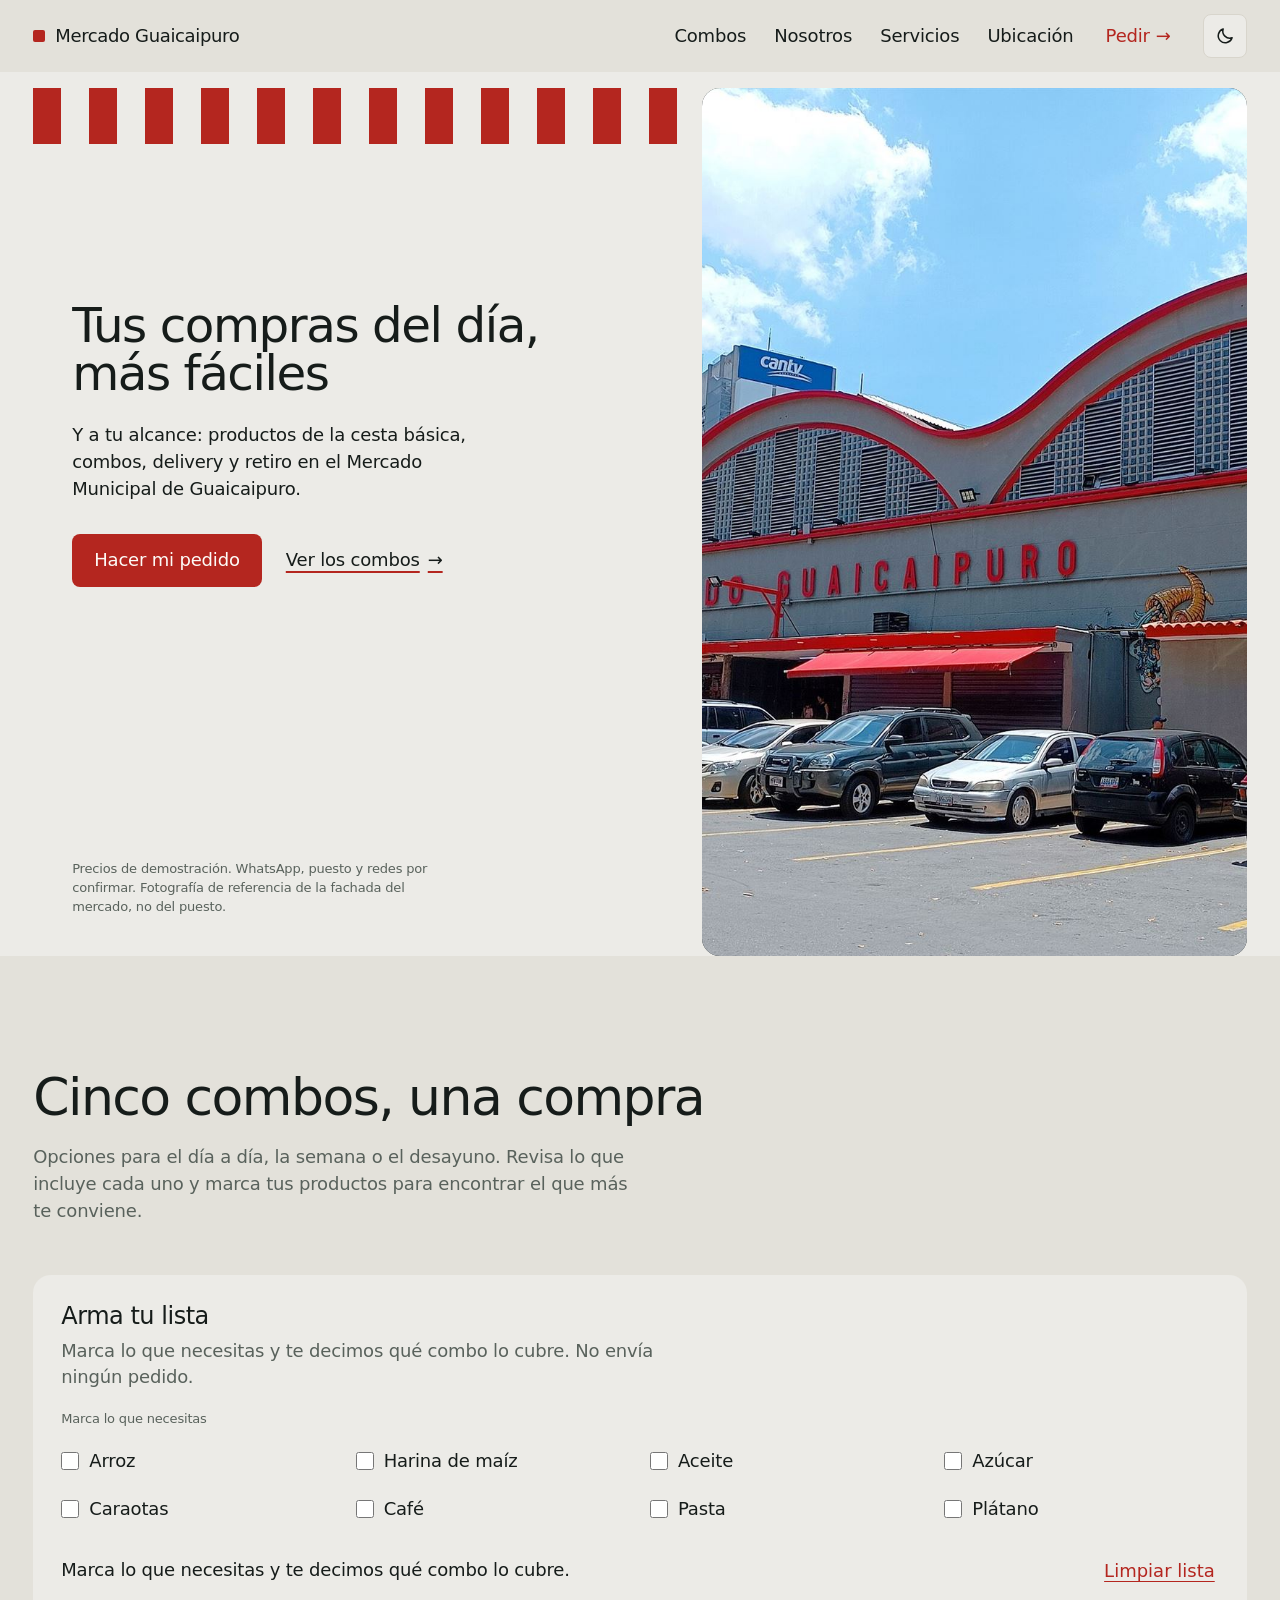
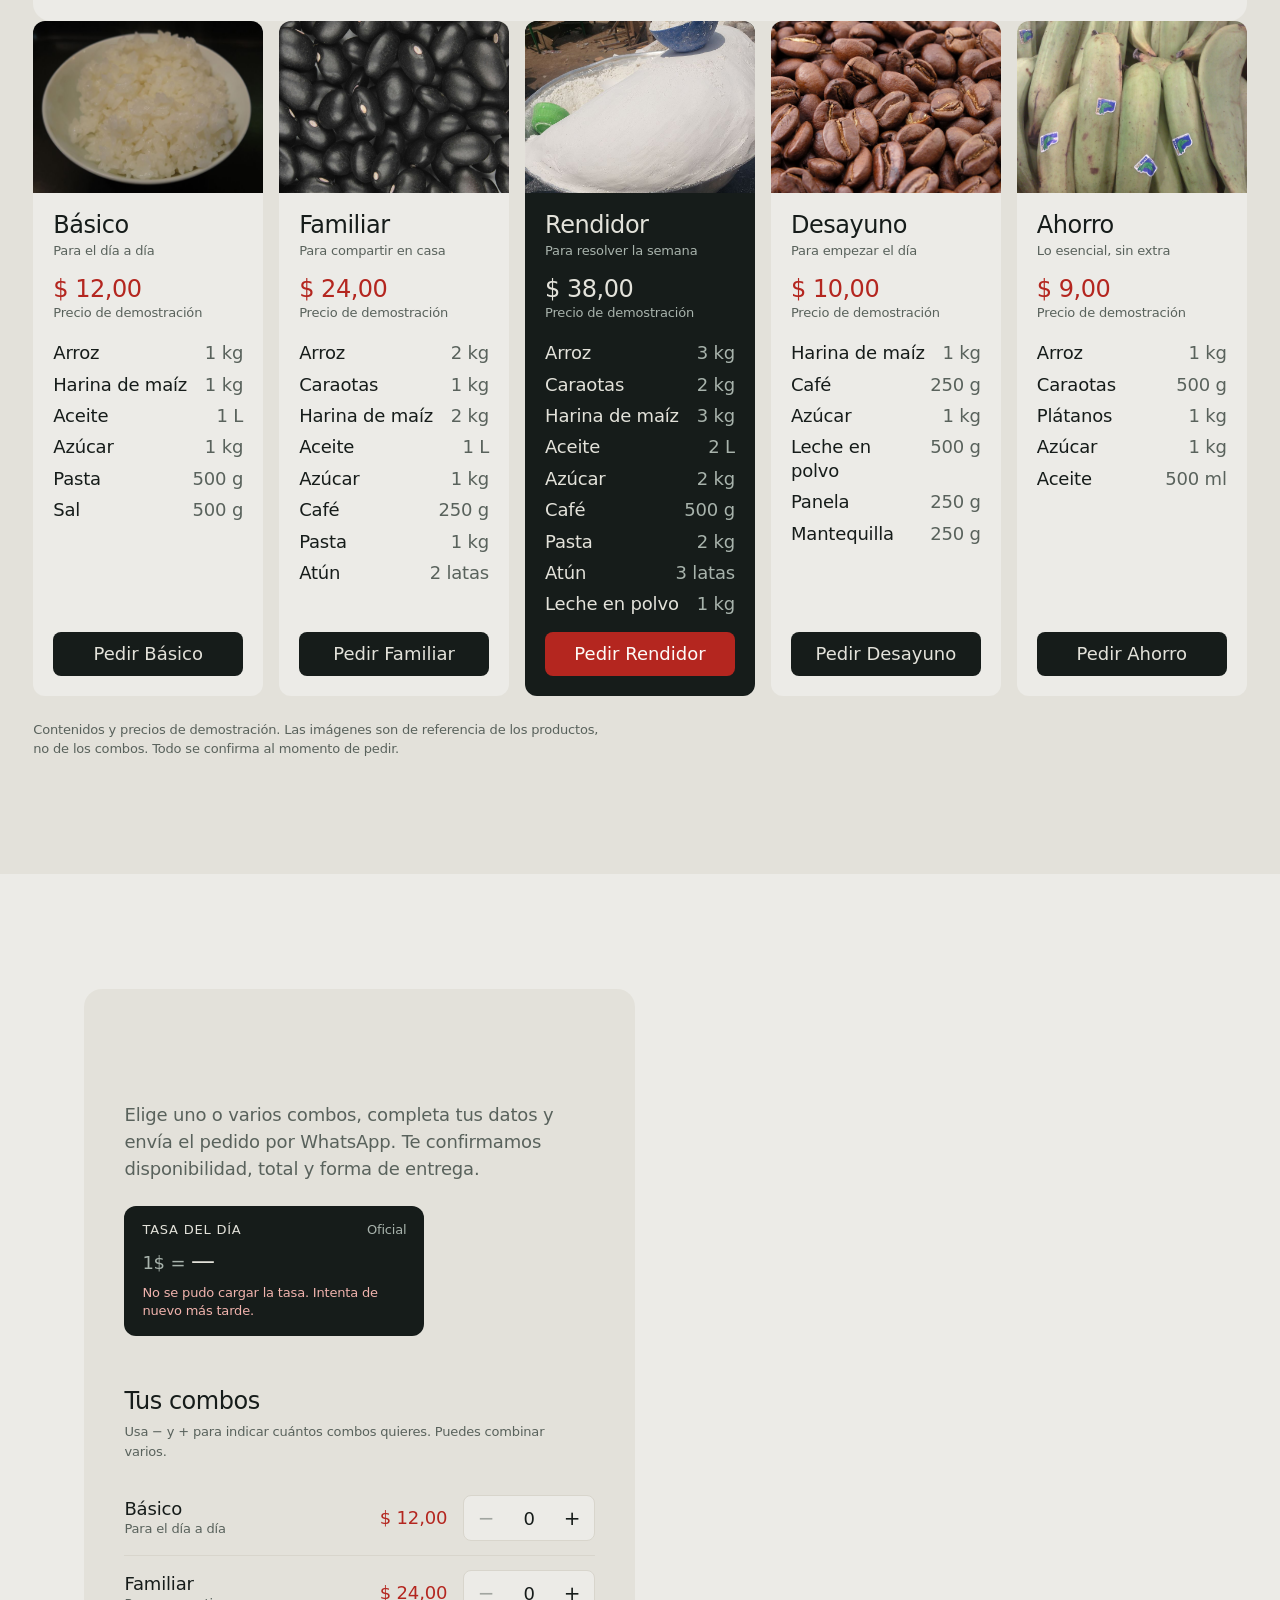
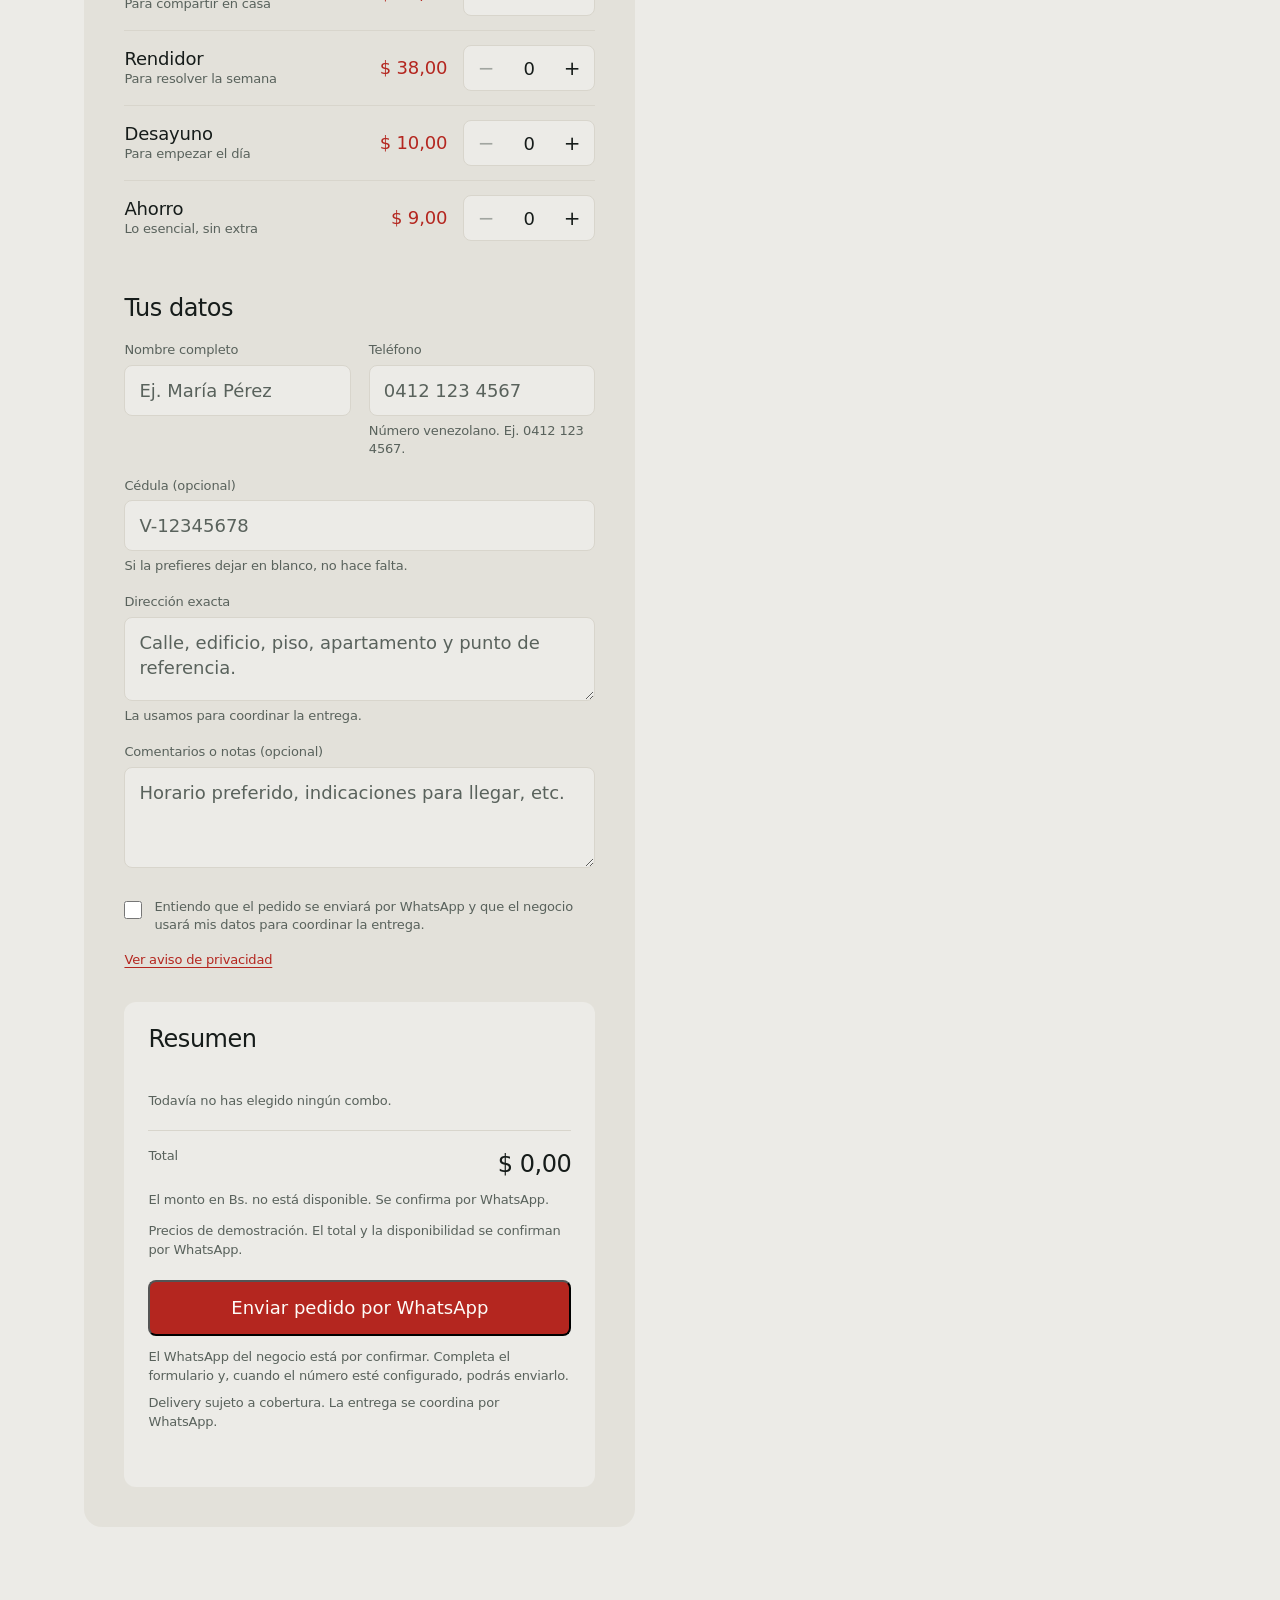
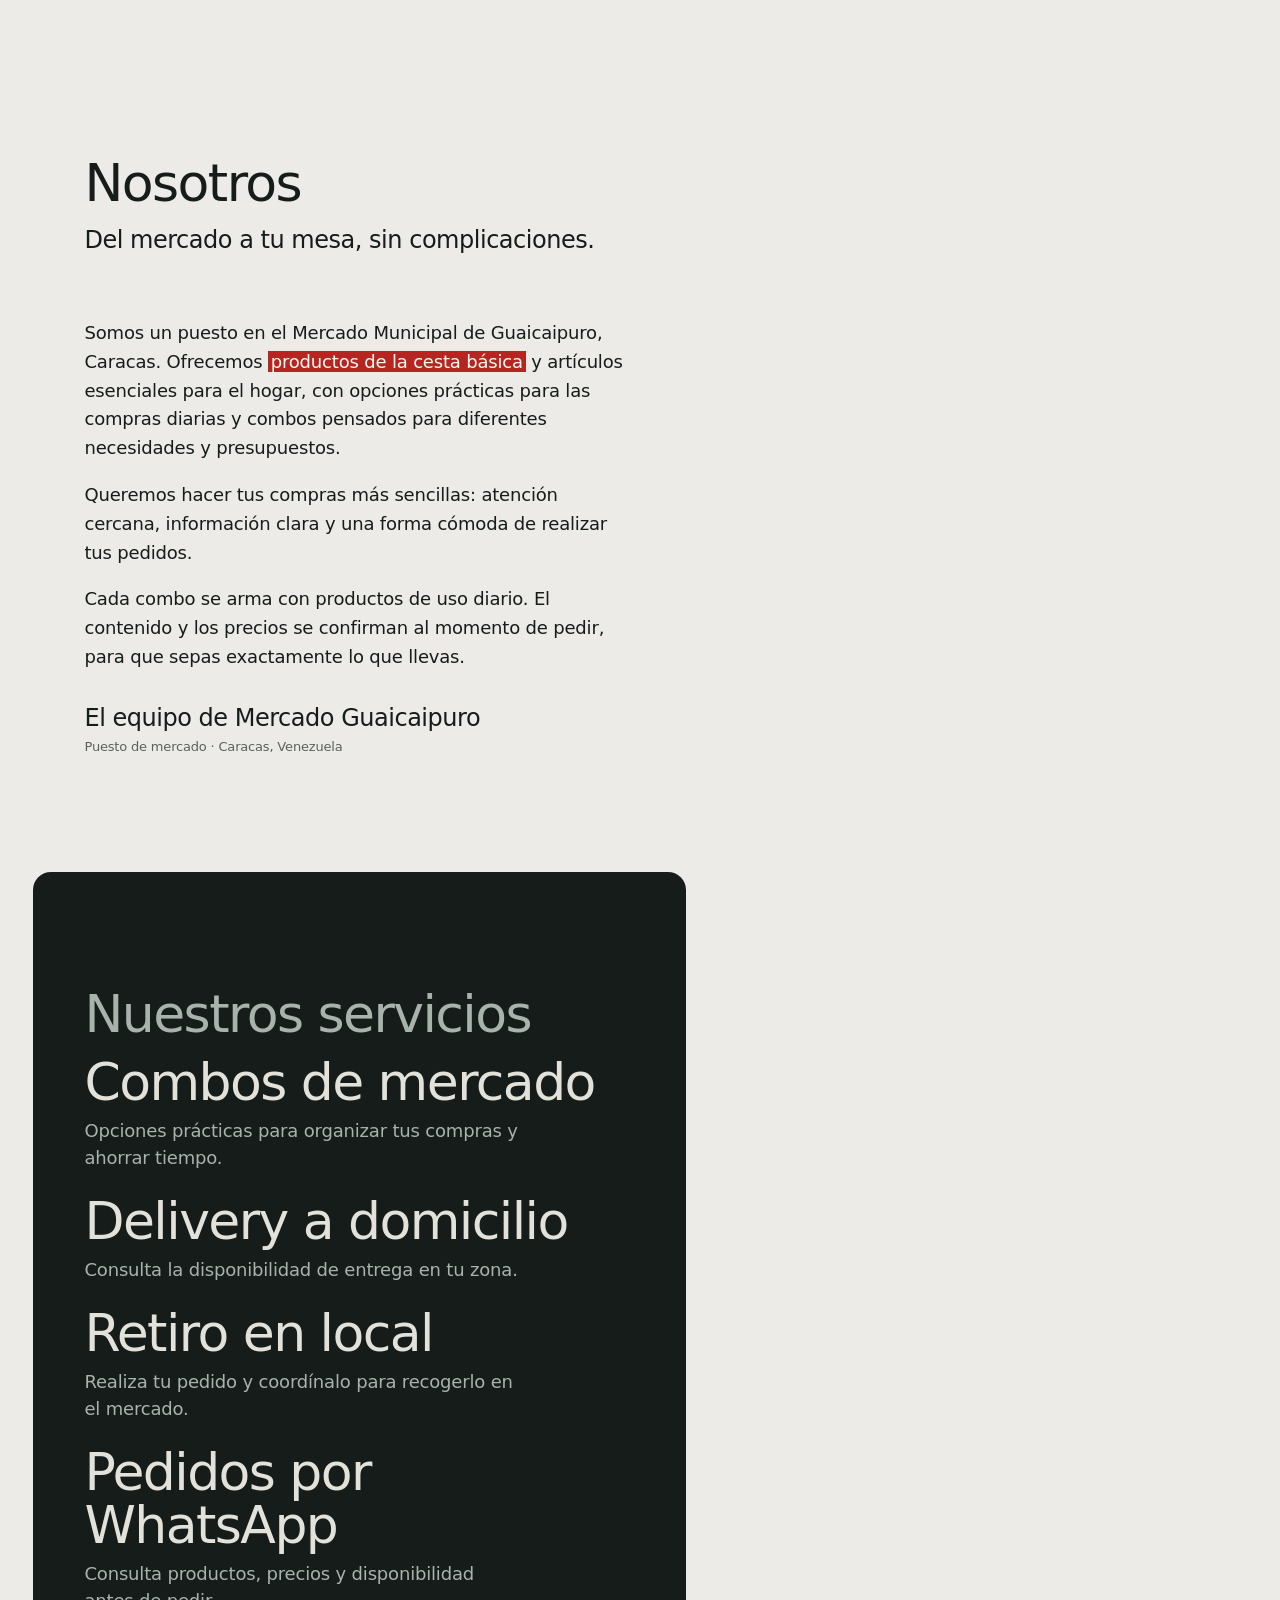
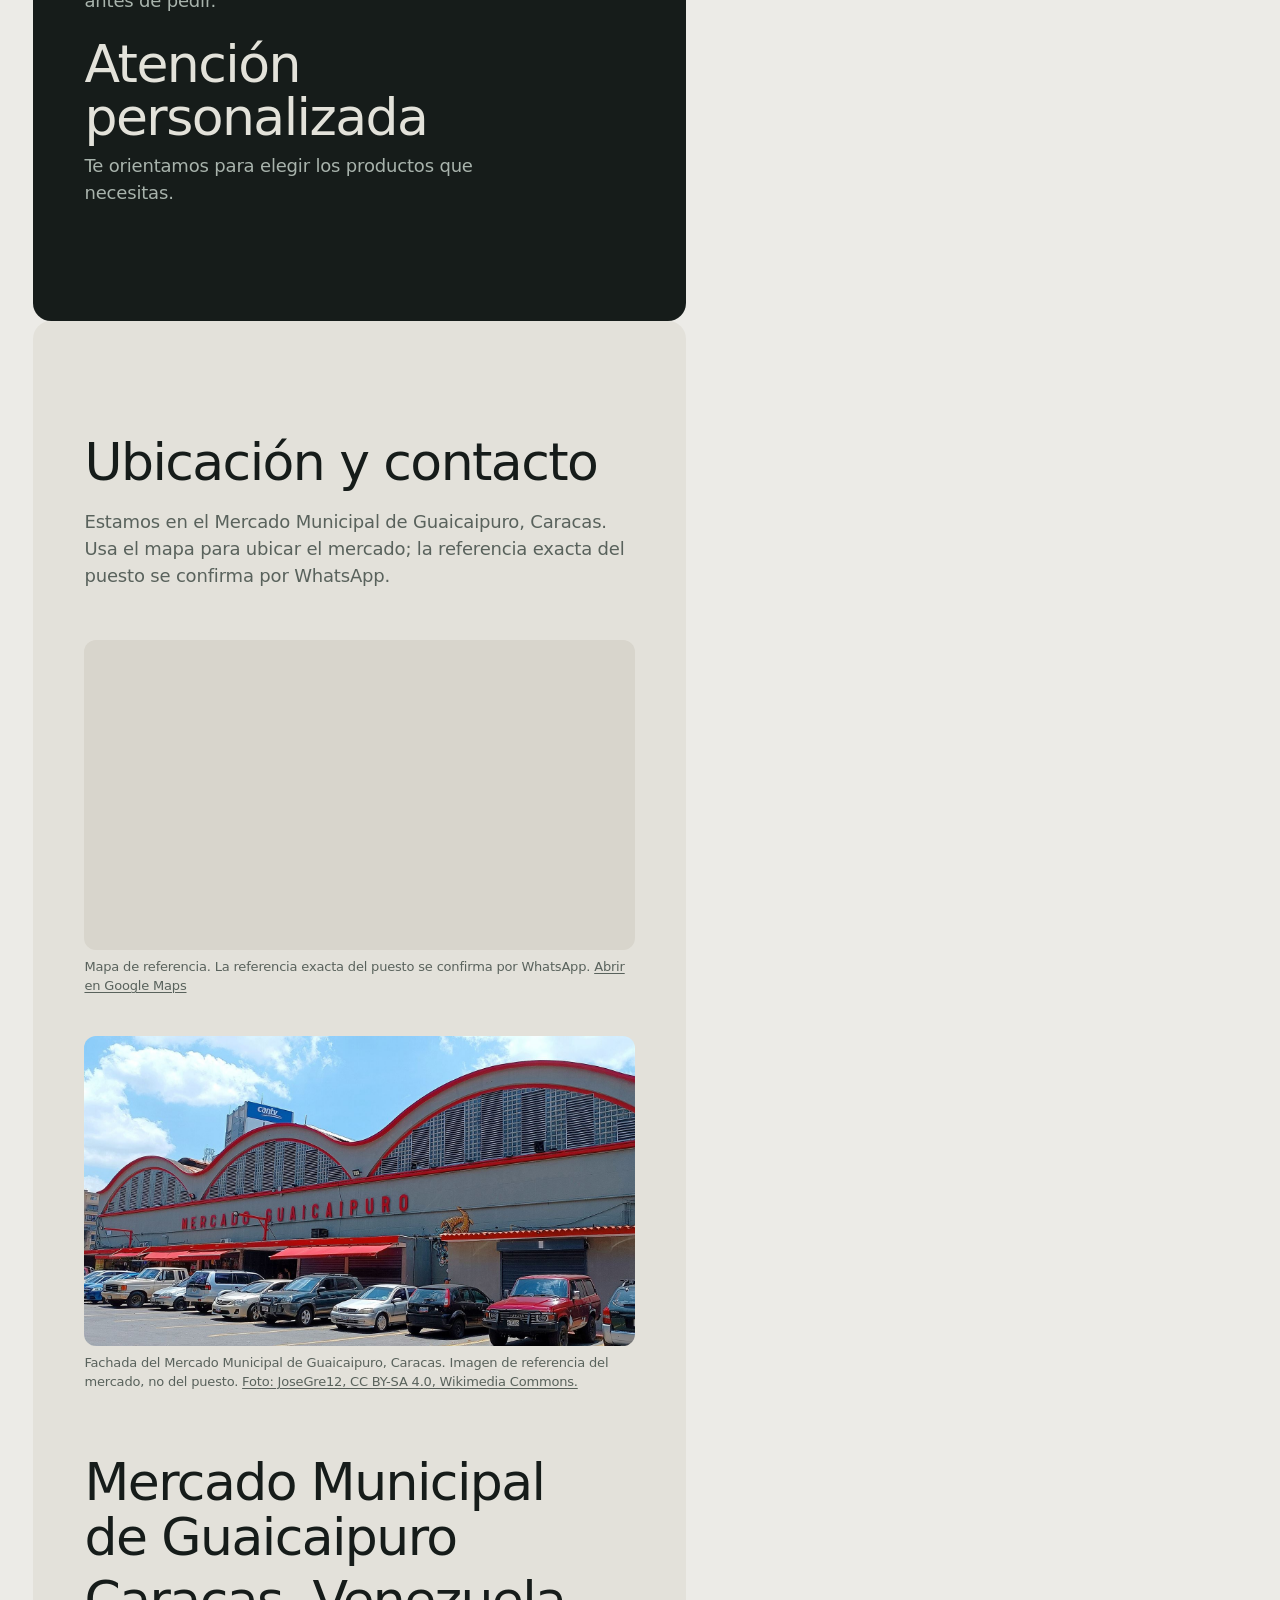
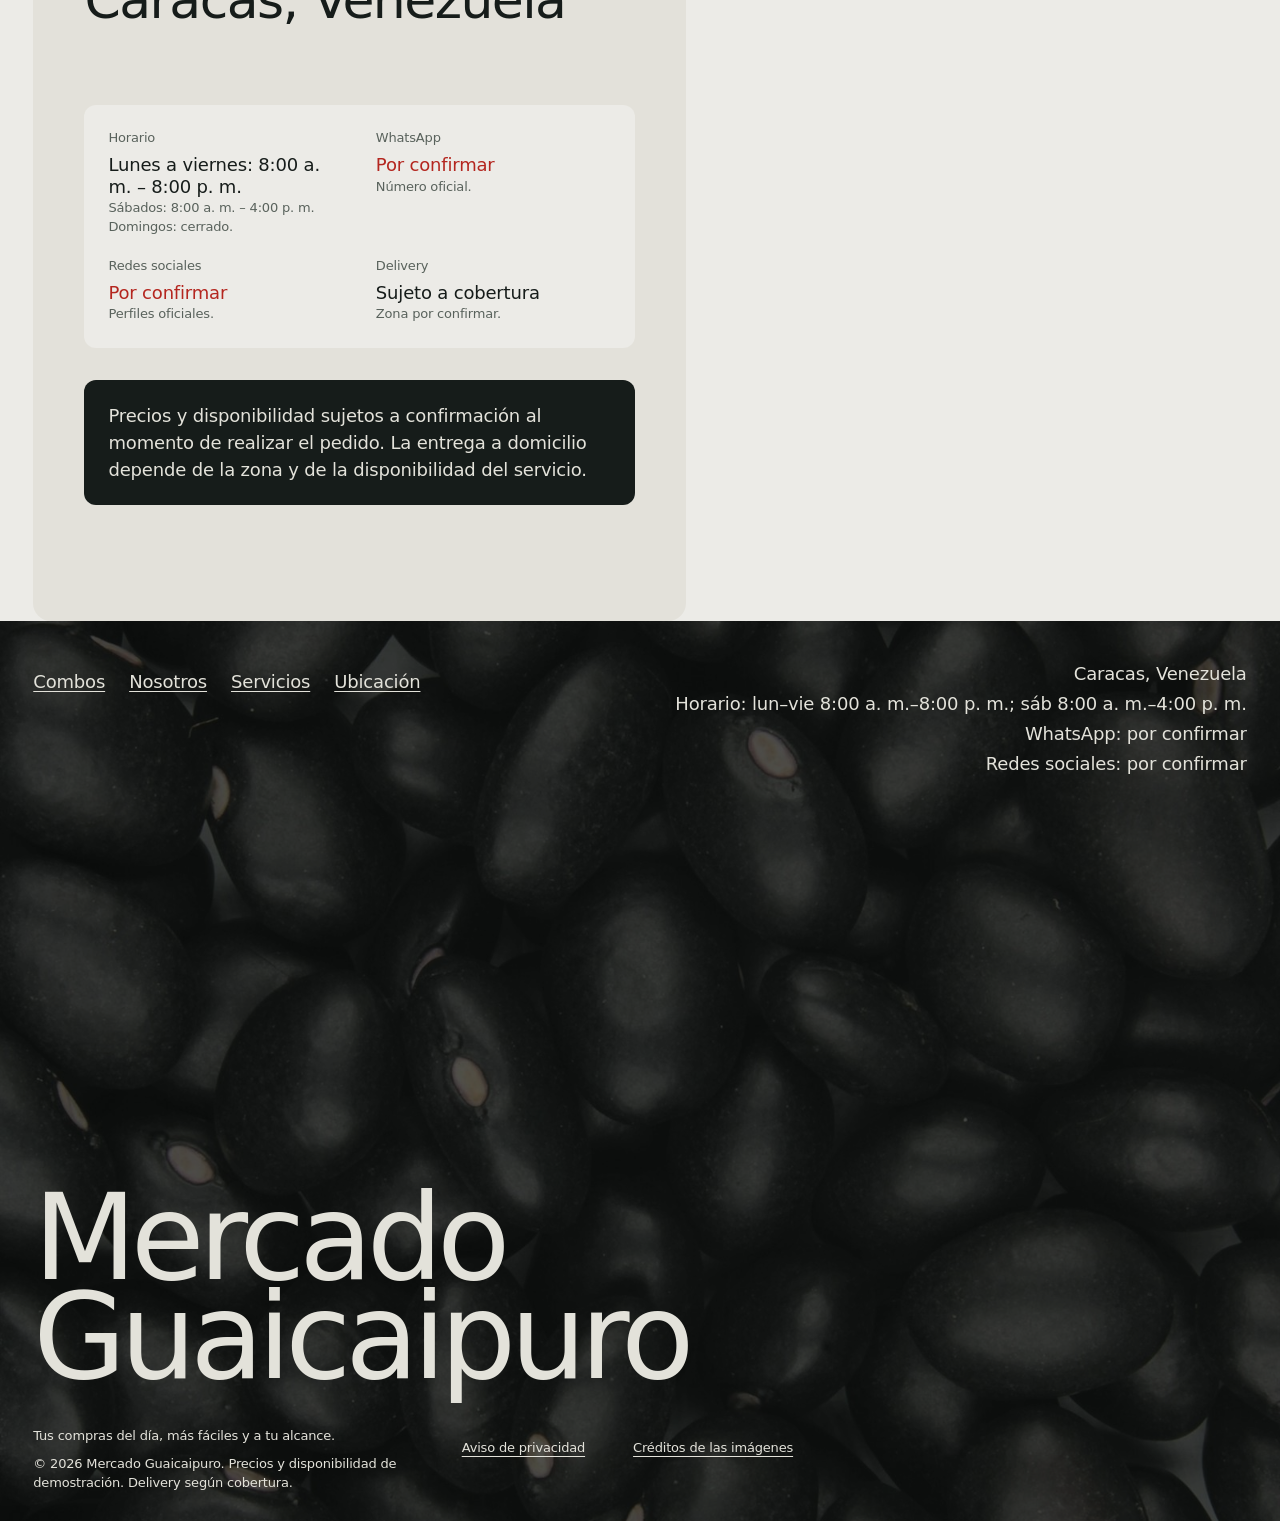
==== commit 3b7df29e: "Add files via upload" ====
--- a/Mercado Guacaipuro/index.html
+++ b/Mercado Guacaipuro/index.html
@@ -9,7 +9,32 @@
       content="Combos de la cesta básica, pedido por WhatsApp, delivery sujeto a cobertura y retiro en el Mercado Municipal de Guaicaipuro, Caracas. Precios de demostración."
     />
     <meta name="theme-color" content="#ecebe7" />
-    <meta name="color-scheme" content="light" />
+    <meta name="color-scheme" content="light dark" />
+
+    <script>
+      (function () {
+        var theme = "light";
+        var stored = null;
+        try {
+          stored = window.localStorage.getItem("mercado-theme");
+        } catch (error) {
+          stored = null;
+        }
+        if (stored === "dark" || stored === "light") {
+          theme = stored;
+        } else if (
+          window.matchMedia &&
+          window.matchMedia("(prefers-color-scheme: dark)").matches
+        ) {
+          theme = "dark";
+        }
+        document.documentElement.setAttribute("data-theme", theme);
+        var meta = document.querySelector('meta[name="theme-color"]');
+        if (meta) {
+          meta.setAttribute("content", theme === "dark" ? "#0e1311" : "#ecebe7");
+        }
+      })();
+    </script>
 
     <meta property="og:type" content="website" />
     <meta property="og:locale" content="es_VE" />
--- a/Mercado Guacaipuro/css/estilos.css
+++ b/Mercado Guacaipuro/css/estilos.css
@@ -26,9 +26,12 @@
   --accent: #b4261f;
   --accent-dark: #8d1c16;
   --accent-ink: #fdfbf7;
+  --accent-text: #b4261f;
+  --accent-text-hover: #8d1c16;
   --field: #161c1a;
   --field-ink: #e3e2da;
   --field-muted: #a8b3ac;
+  color-scheme: light;
 
   --gutter: clamp(16px, 2.6vw, 40px);
   --content-pad: clamp(24px, 4vw, 56px);
@@ -45,6 +48,23 @@
   --radius-l: 18px;
 
   --ease: cubic-bezier(0.2, 0.7, 0.2, 1);
+}
+
+:root[data-theme="dark"] {
+  --bg: #0e1311;
+  --surface: #151b18;
+  --surface-2: #2a332e;
+  --ink: #ecebe7;
+  --muted: #a8b3ac;
+  --accent: #b4261f;
+  --accent-dark: #8d1c16;
+  --accent-ink: #fdfbf7;
+  --accent-text: #f06a5e;
+  --accent-text-hover: #ff8f84;
+  --field: #1f2a24;
+  --field-ink: #ecebe7;
+  --field-muted: #a8b3ac;
+  color-scheme: dark;
 }
 
 /* 2. Base ----------------------------------------------------------------- */
@@ -159,7 +179,7 @@
 }
 
 .pending {
-  color: var(--accent);
+  color: var(--accent-text);
   font-weight: 500;
 }
 
@@ -218,7 +238,7 @@
 
 .site-nav__link:hover {
   text-decoration: underline;
-  text-decoration-color: var(--accent);
+  text-decoration-color: var(--accent-text);
   text-decoration-thickness: 2px;
 }
 
@@ -228,7 +248,7 @@
   gap: 6px;
   min-height: 44px;
   margin-left: auto;
-  color: var(--accent);
+  color: var(--accent-text);
   font-size: var(--text-m);
   font-weight: 500;
   text-decoration: none;
@@ -237,6 +257,49 @@
 .site-header__action:hover {
   text-decoration: underline;
   text-decoration-thickness: 2px;
+}
+
+.theme-toggle {
+  display: inline-flex;
+  align-items: center;
+  justify-content: center;
+  width: 44px;
+  height: 44px;
+  flex: none;
+  padding: 0;
+  border: 1px solid var(--surface-2);
+  border-radius: var(--radius-s);
+  background: var(--bg);
+  color: var(--ink);
+  transition:
+    background-color 0.25s var(--ease),
+    border-color 0.25s var(--ease),
+    color 0.25s var(--ease);
+}
+
+.theme-toggle:hover {
+  background: var(--surface-2);
+}
+
+.theme-toggle svg {
+  width: 20px;
+  height: 20px;
+}
+
+.theme-toggle__sun {
+  display: none;
+}
+
+:root[data-theme="dark"] .theme-toggle__sun {
+  display: block;
+}
+
+:root[data-theme="dark"] .theme-toggle__moon {
+  display: none;
+}
+
+:root[data-theme="dark"] .wordmark__mark {
+  background: var(--accent-text);
 }
 
 /* 4. Escenario ------------------------------------------------------------ */
@@ -378,13 +441,13 @@
   font-size: var(--text-m);
   font-weight: 500;
   text-decoration: underline;
-  text-decoration-color: var(--accent);
+  text-decoration-color: var(--accent-text);
   text-decoration-thickness: 2px;
   text-underline-offset: 5px;
 }
 
 .link-arrow:hover {
-  color: var(--accent);
+  color: var(--accent-text);
 }
 
 .hero__note {
@@ -475,7 +538,7 @@
 }
 
 .check:hover {
-  color: var(--accent);
+  color: var(--accent-text);
 }
 
 .check input {
@@ -483,7 +546,7 @@
   height: 18px;
   flex: none;
   margin: 0;
-  accent-color: var(--accent);
+  accent-color: var(--accent-text);
 }
 
 .list-builder__foot {
@@ -508,14 +571,14 @@
   padding: 0 4px;
   border: 0;
   background: none;
-  color: var(--accent);
+  color: var(--accent-text);
   font-size: var(--text-m);
   text-decoration: underline;
   text-underline-offset: 4px;
 }
 
 .list-builder__clear:hover {
-  color: var(--accent-dark);
+  color: var(--accent-text-hover);
 }
 
 .combos__track {
@@ -584,7 +647,7 @@
 }
 
 .combo[data-suggested] .combo__name {
-  color: var(--accent);
+  color: var(--accent-text);
 }
 
 .combo__tagline {
@@ -602,7 +665,7 @@
 }
 
 .combo__amount {
-  color: var(--accent);
+  color: var(--accent-text);
   font-size: var(--text-l);
   font-weight: 500;
   font-variant-numeric: tabular-nums;
@@ -645,7 +708,7 @@
 }
 
 .combo__match {
-  color: var(--accent);
+  color: var(--accent-text);
   font-size: var(--text-m);
   font-weight: 500;
   line-height: 1.35;
@@ -1077,7 +1140,7 @@
 
 .order__combo-price {
   grid-area: price;
-  color: var(--accent);
+  color: var(--accent-text);
   font-size: var(--text-m);
   font-weight: 500;
   font-variant-numeric: tabular-nums;
@@ -1201,7 +1264,7 @@
 }
 
 .field__error {
-  color: var(--accent);
+  color: var(--accent-text);
   font-size: var(--text-s);
   font-weight: 500;
   line-height: 1.4;
@@ -1242,7 +1305,7 @@
 }
 
 .order__privacy a {
-  color: var(--accent);
+  color: var(--accent-text);
   text-underline-offset: 3px;
 }
 
@@ -1382,12 +1445,12 @@
 }
 
 .order__status.is-error {
-  color: var(--accent);
+  color: var(--accent-text);
   font-weight: 500;
 }
 
 .order__status a {
-  color: var(--accent);
+  color: var(--accent-text);
 }
 
 /* 11. Pie de página ------------------------------------------------------- */
@@ -1538,6 +1601,26 @@
 
   .site-nav__link {
     font-size: 1rem;
+  }
+}
+
+@media (max-width: 379px) {
+  .site-header__inner {
+    gap: 4px 8px;
+  }
+
+  .site-header__action {
+    font-size: 1rem;
+  }
+}
+
+@media (max-width: 359px) {
+  .site-header__inner {
+    gap: 4px 6px;
+  }
+
+  .wordmark {
+    font-size: 0.9rem;
   }
 }
 
@@ -1700,7 +1783,8 @@
   .btn,
   .check,
   .field > input,
-  .field > textarea {
+  .field > textarea,
+  .theme-toggle {
     transition: none;
   }
 }
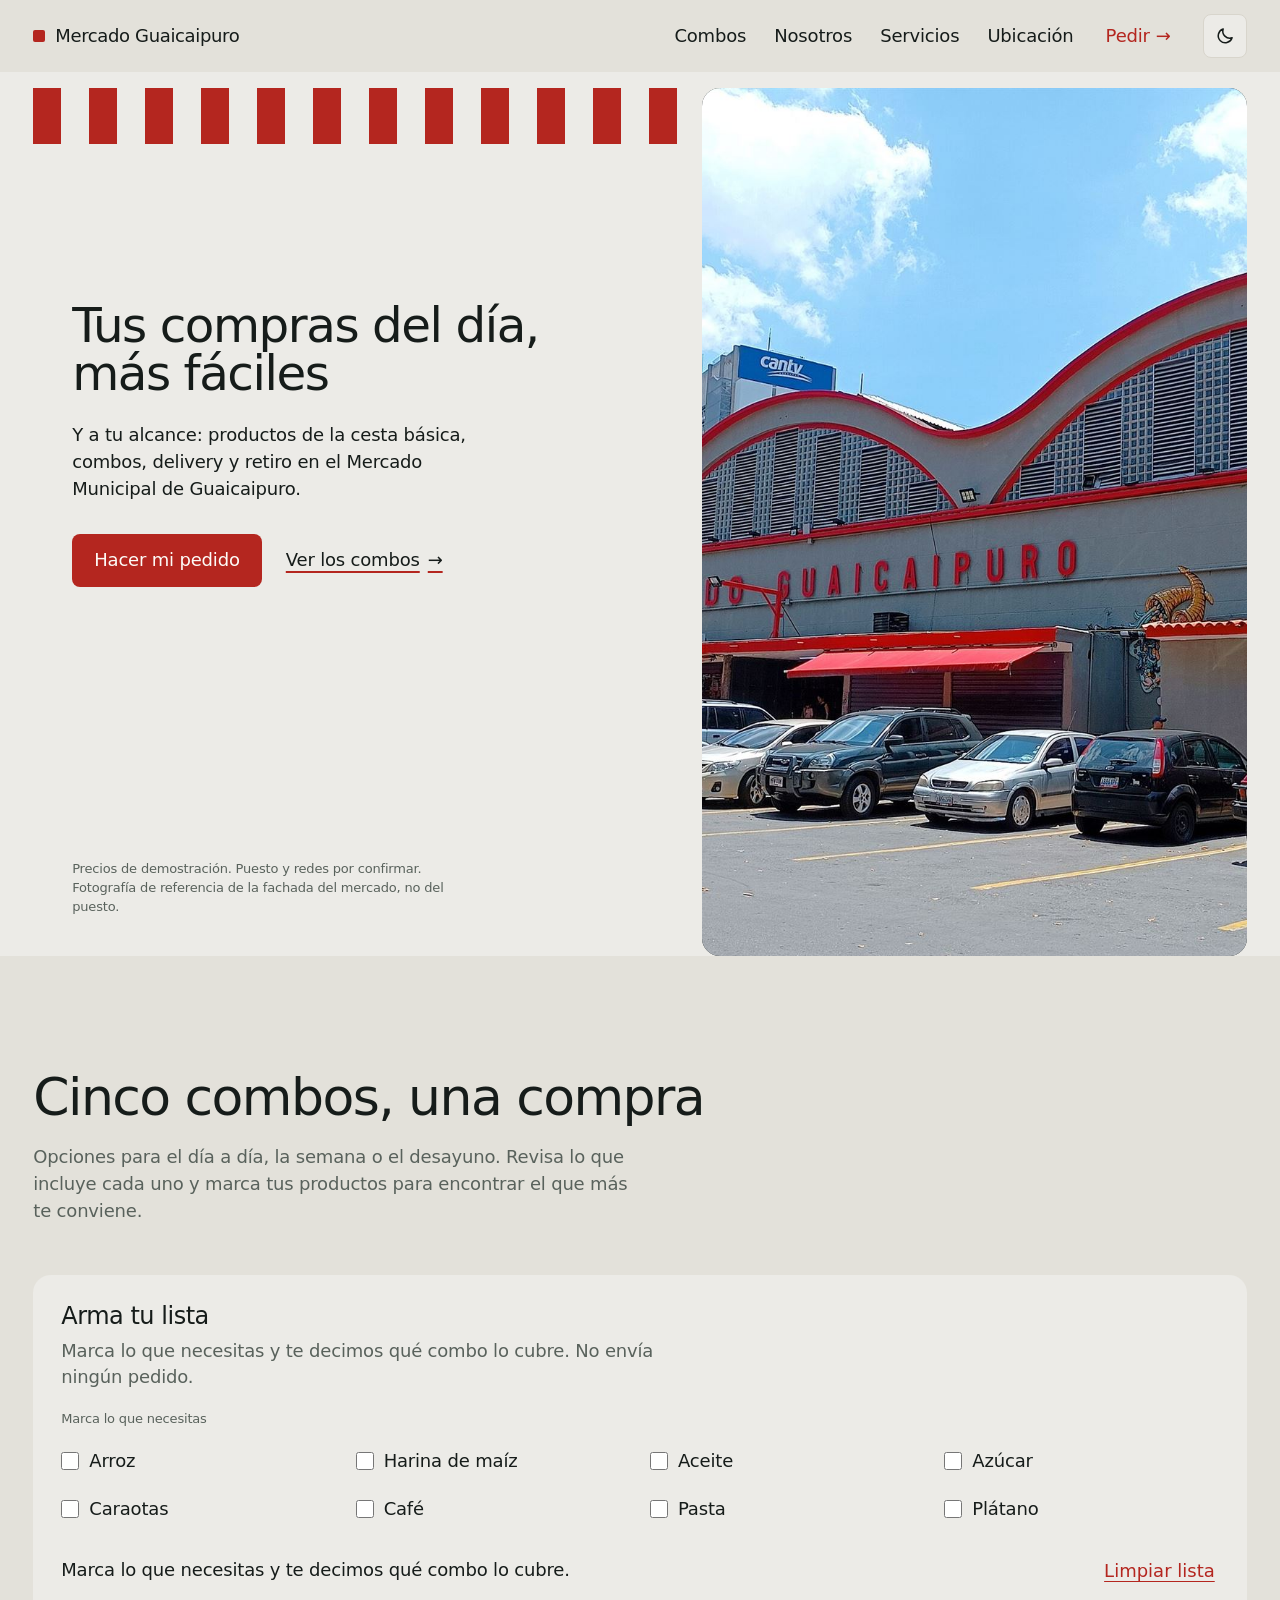
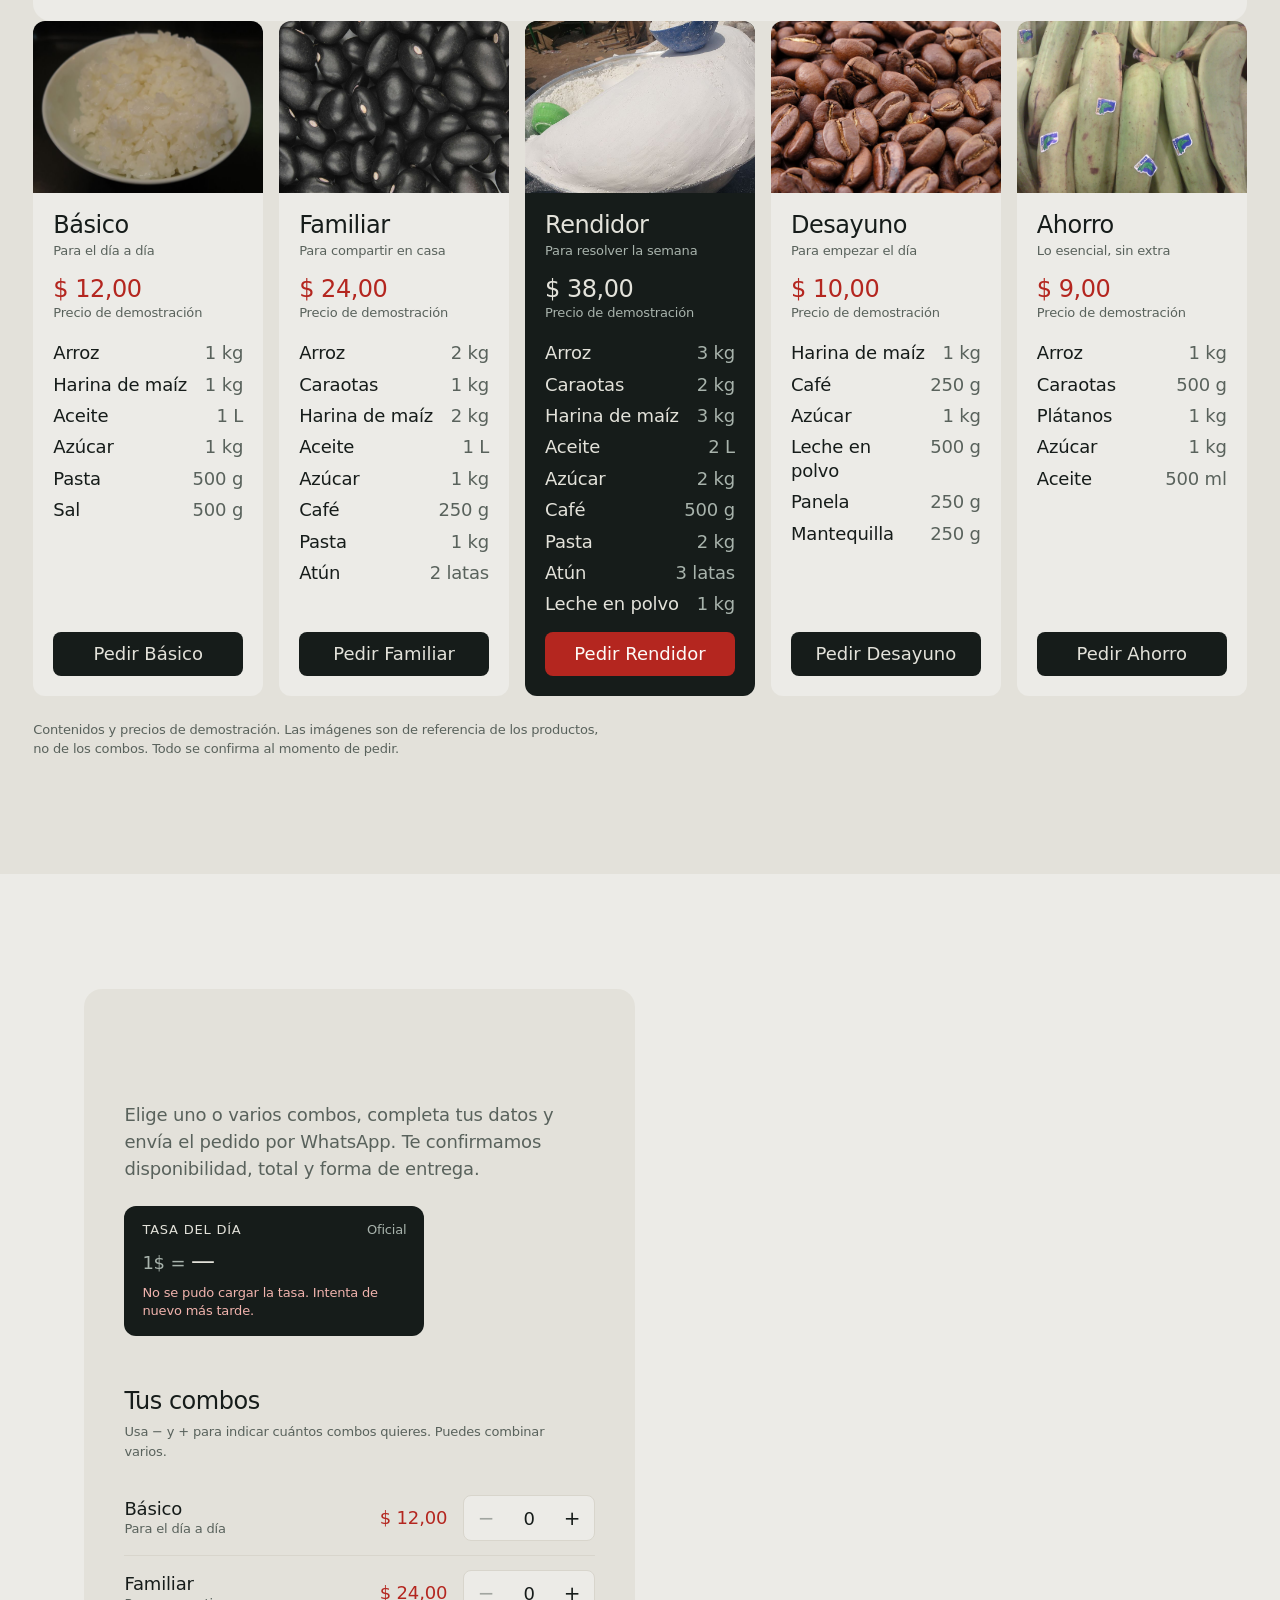
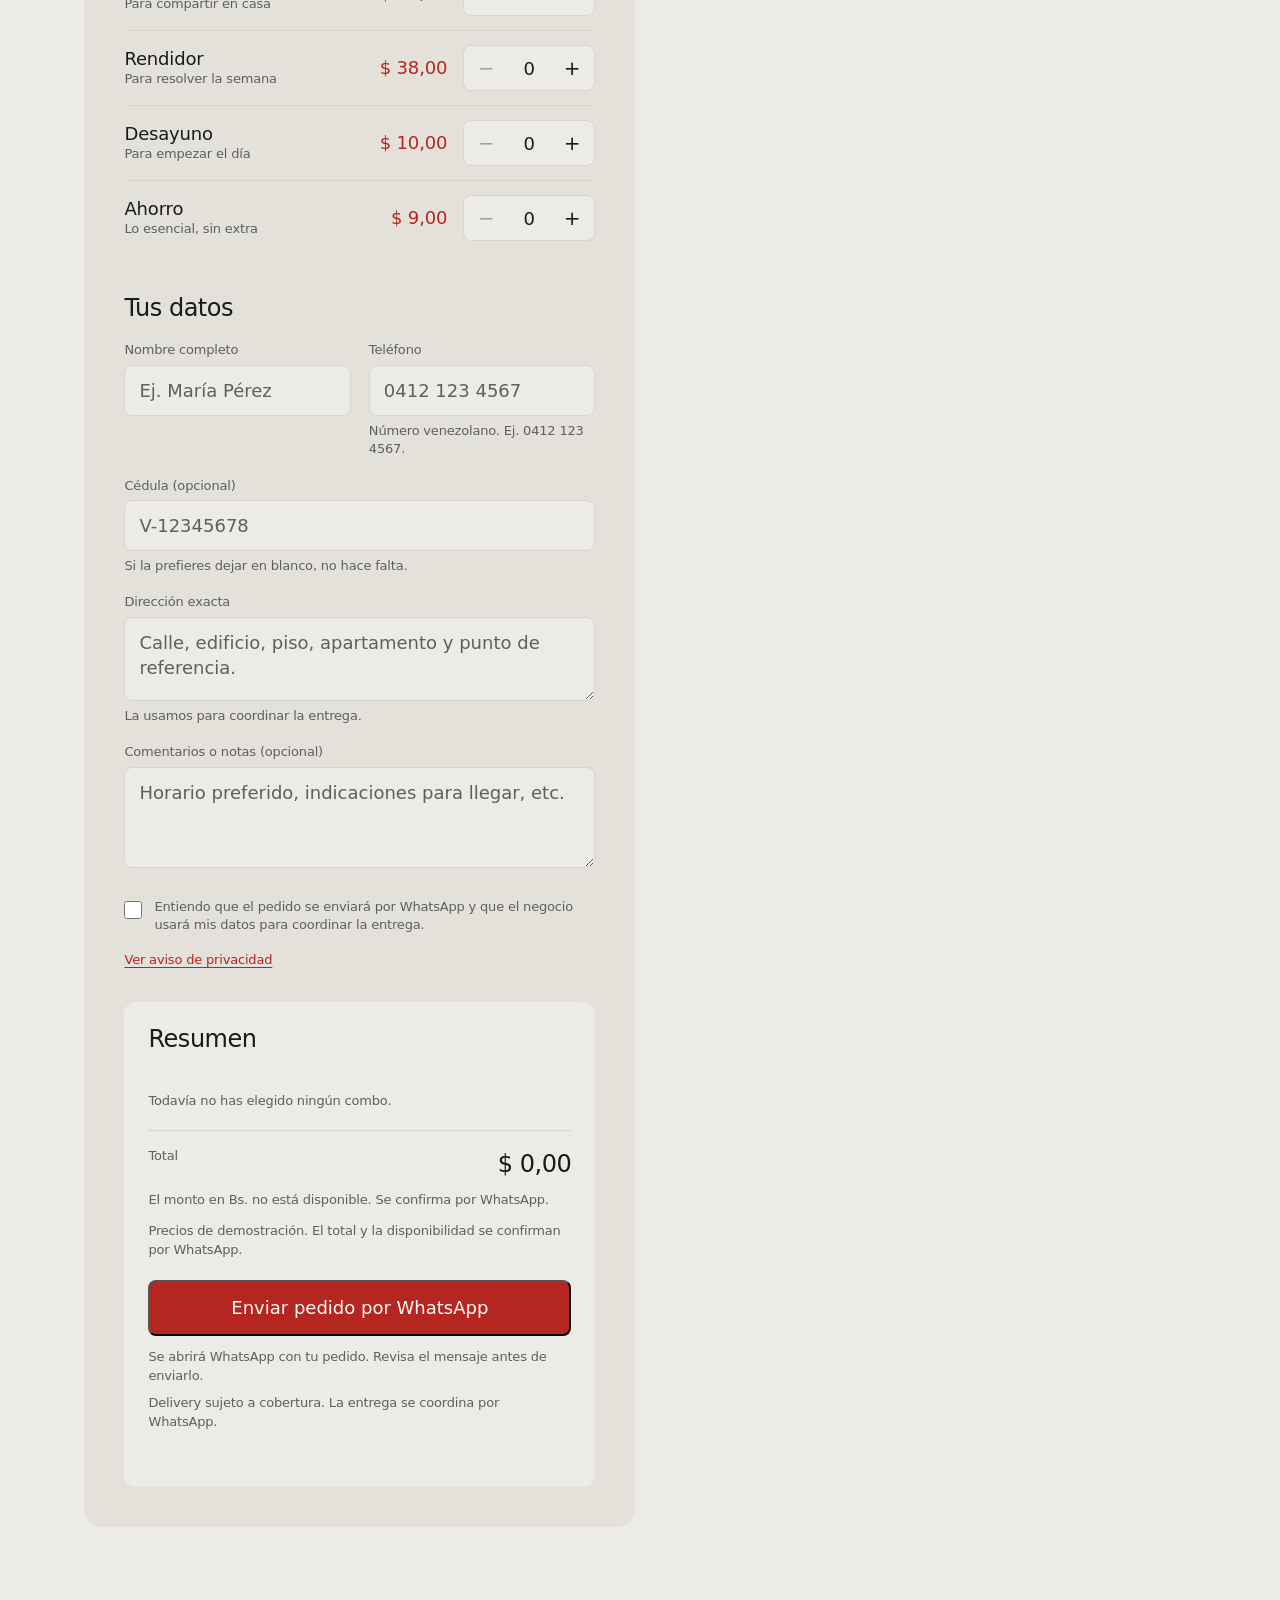
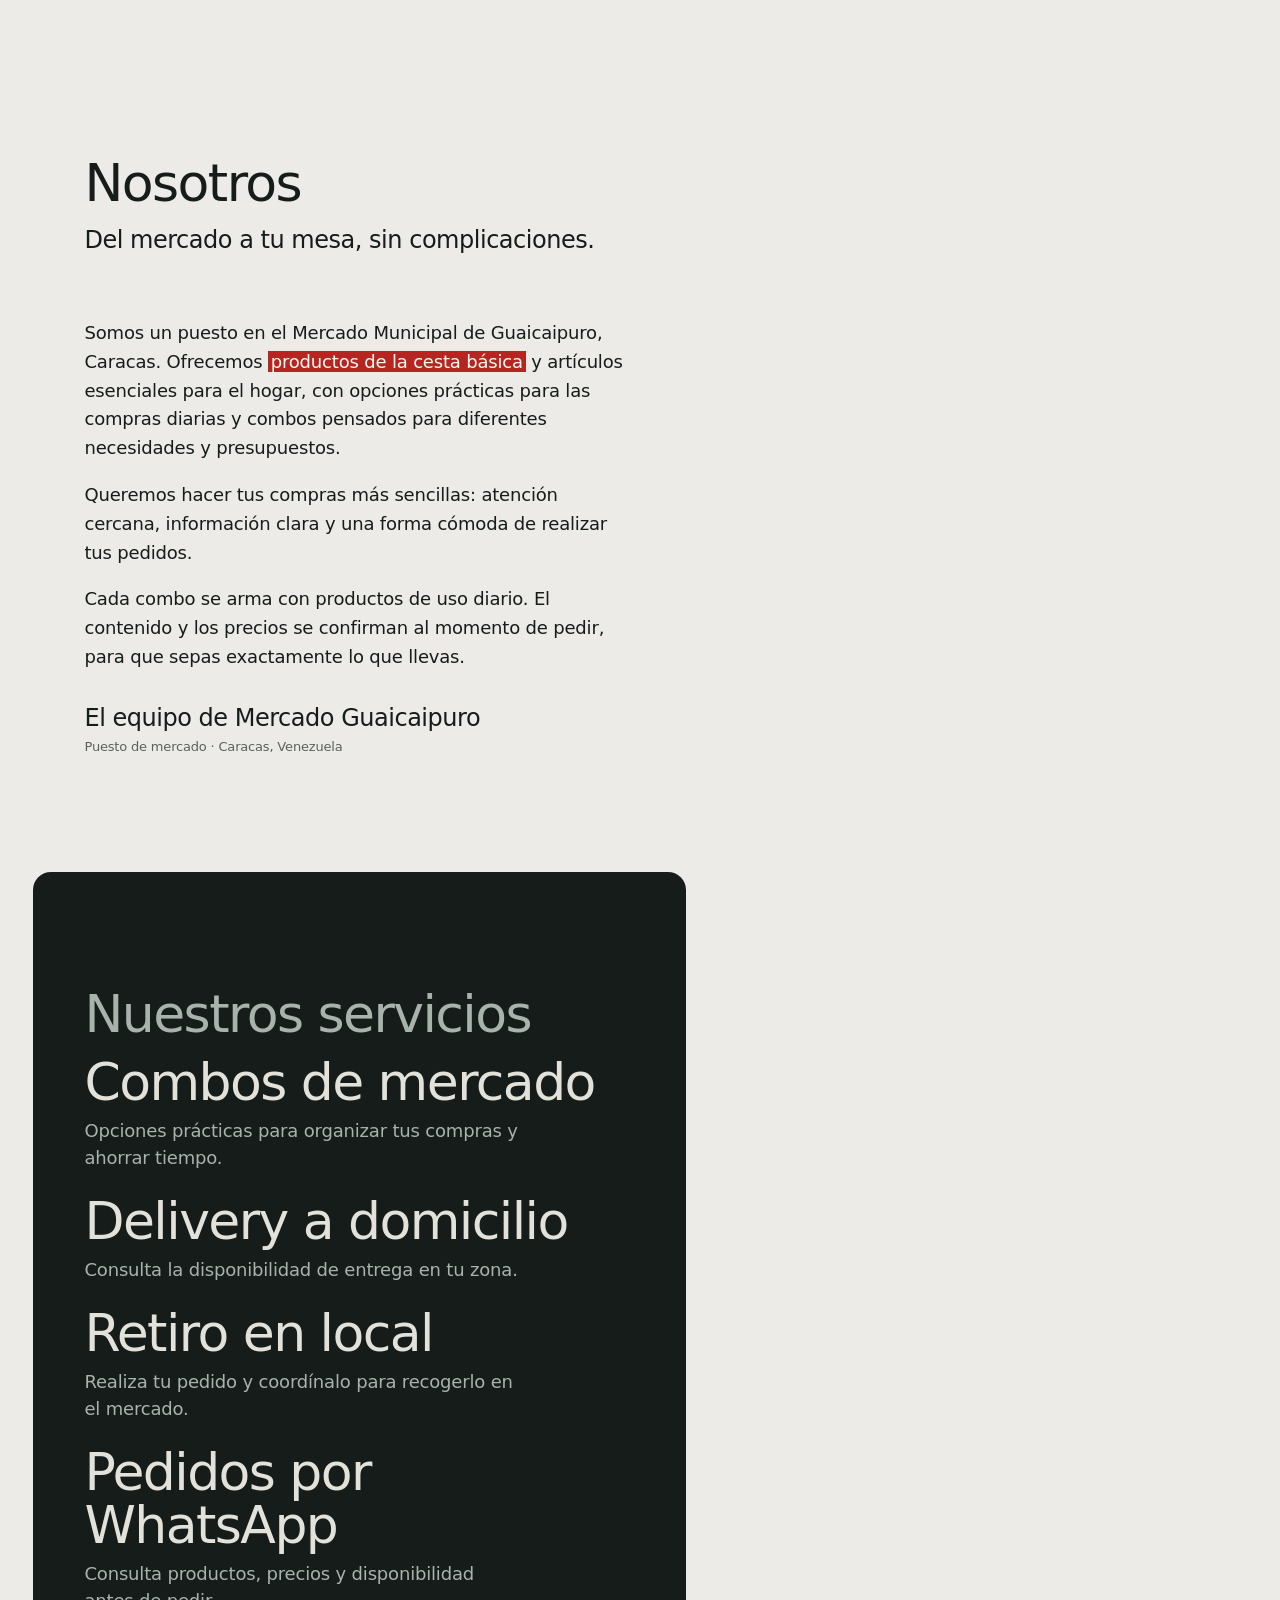
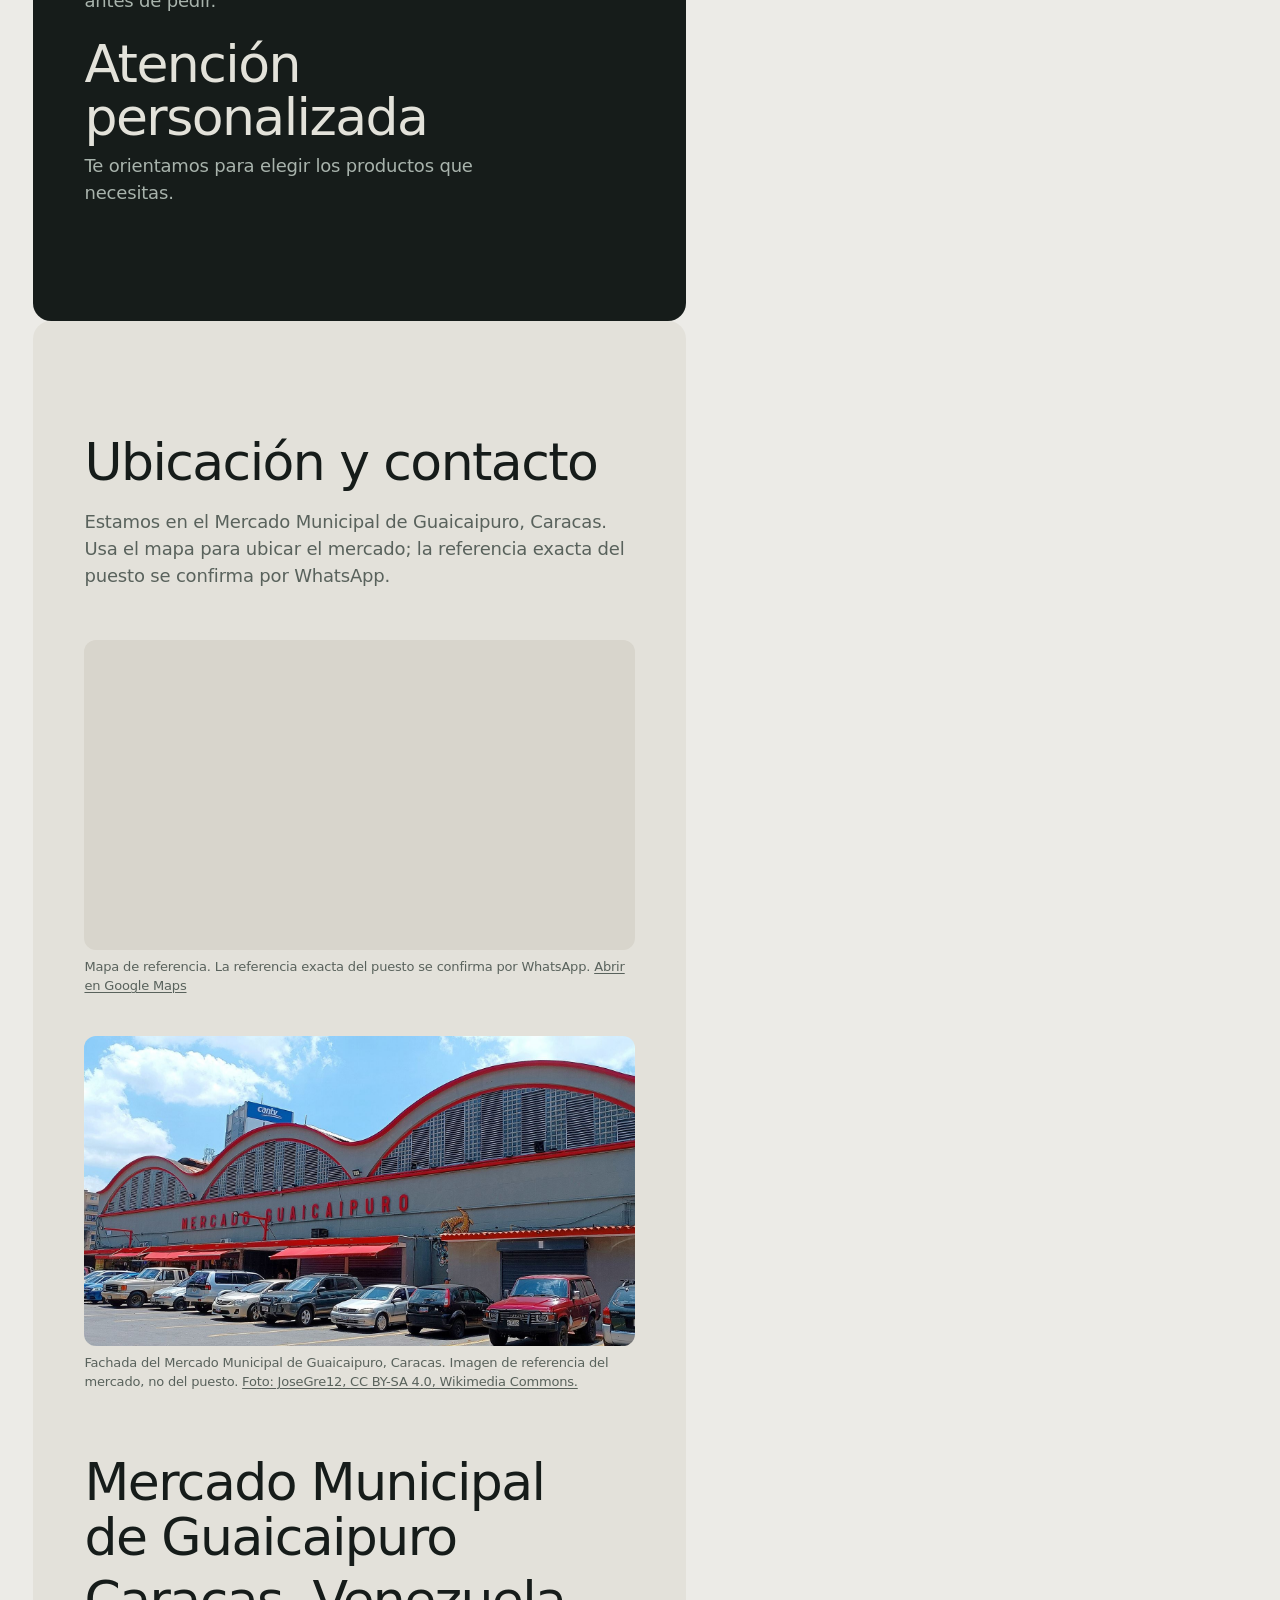
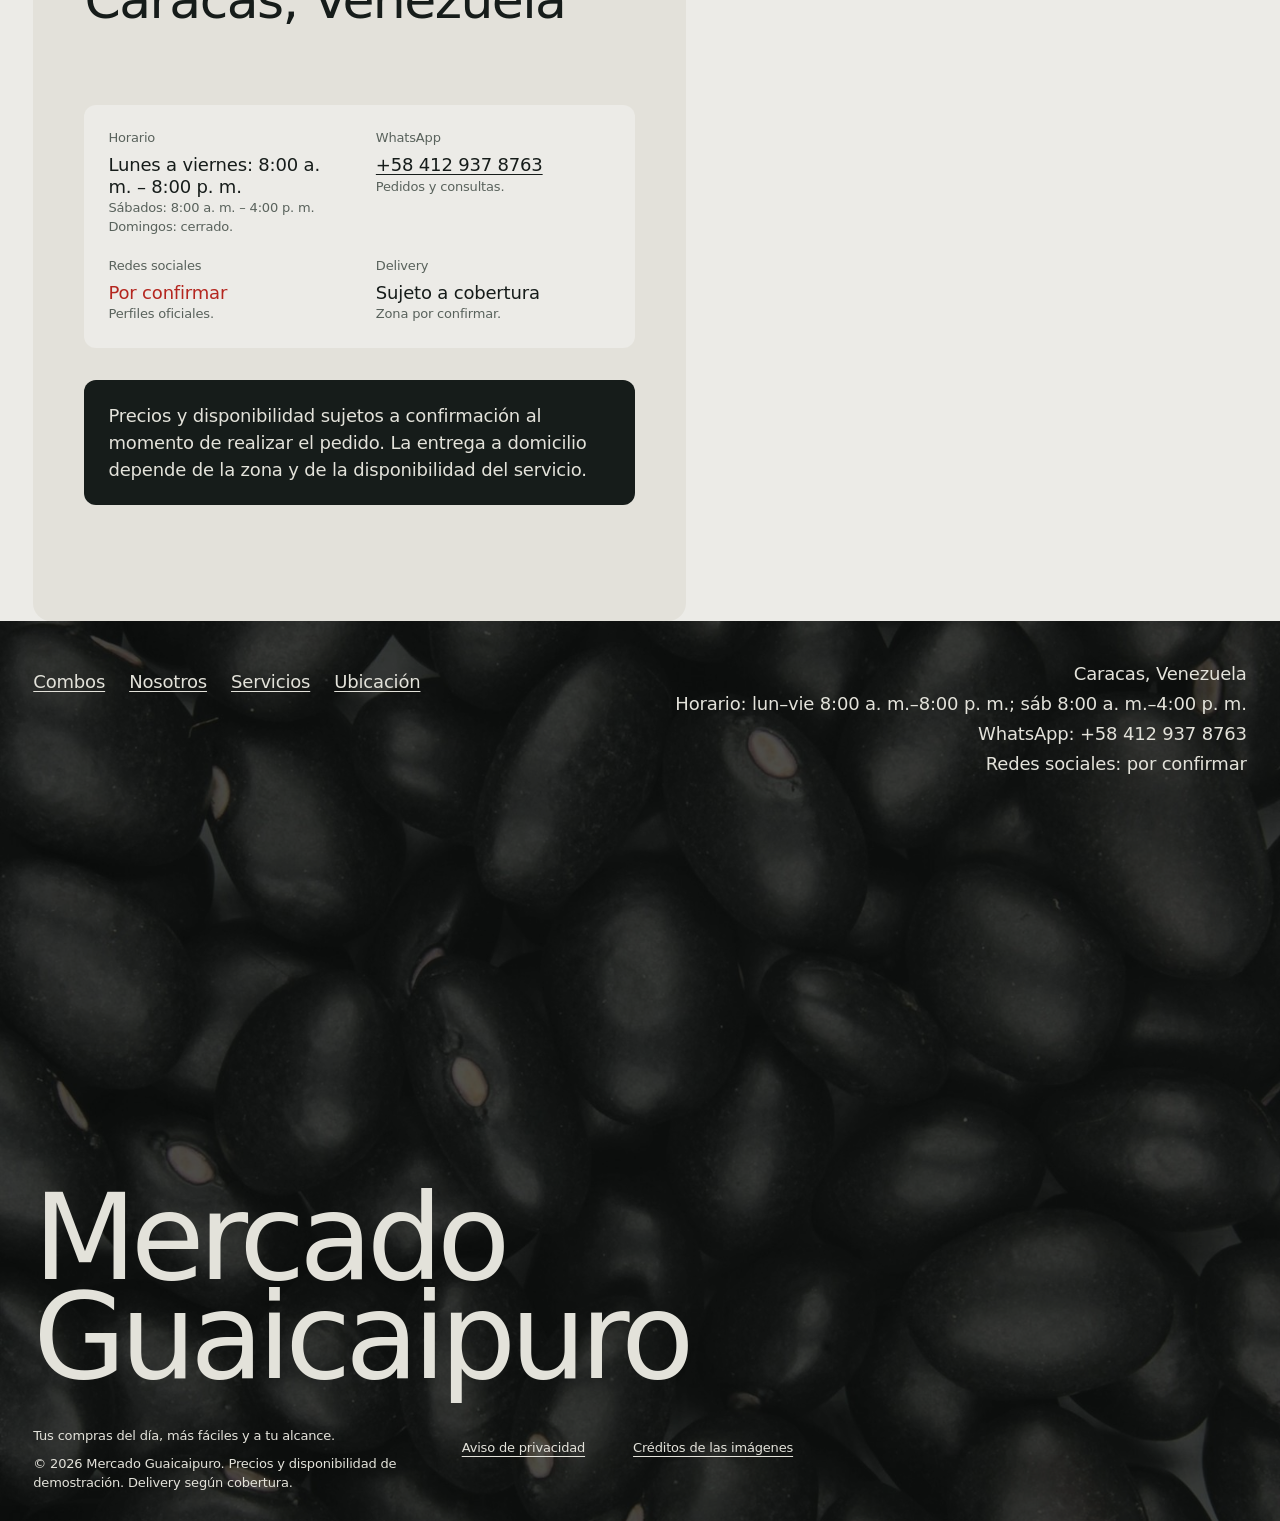
==== commit 7b8f4a12: "Add files via upload" ====
--- a/Mercado Guacaipuro/index.html
+++ b/Mercado Guacaipuro/index.html
@@ -65,6 +65,7 @@
         "@context": "https://schema.org",
         "@type": "GroceryStore",
         "name": "Mercado Guaicaipuro",
+        "telephone": "+584129378763",
         "slogan": "Tus compras del día, más fáciles y a tu alcance.",
         "description": "Puesto de mercado con combos de la cesta básica, delivery sujeto a cobertura y retiro en el Mercado Municipal de Guaicaipuro, Caracas.",
         "address": {
@@ -134,13 +135,14 @@
           </p>
           <p>
             Horario: lunes a viernes de 8:00 a. m. a 8:00 p. m. y sábados de
-            8:00 a. m. a 4:00 p. m. WhatsApp, dirección exacta del puesto y
-            redes sociales: por confirmar.
+            8:00 a. m. a 4:00 p. m. WhatsApp:
+            <a href="https://wa.me/584129378763">+58 412 937 8763</a>.
+            Dirección exacta del puesto y redes sociales: por confirmar.
           </p>
           <p>
             El formulario de pedido, el catálogo y el comparador de combos
-            requieren JavaScript. El pedido se envía por WhatsApp; el número
-            oficial está por confirmar.
+            requieren JavaScript. El pedido se envía por WhatsApp al número
+            indicado.
           </p>
           <p>
             Para ver la página completa, activa JavaScript en tu navegador.
